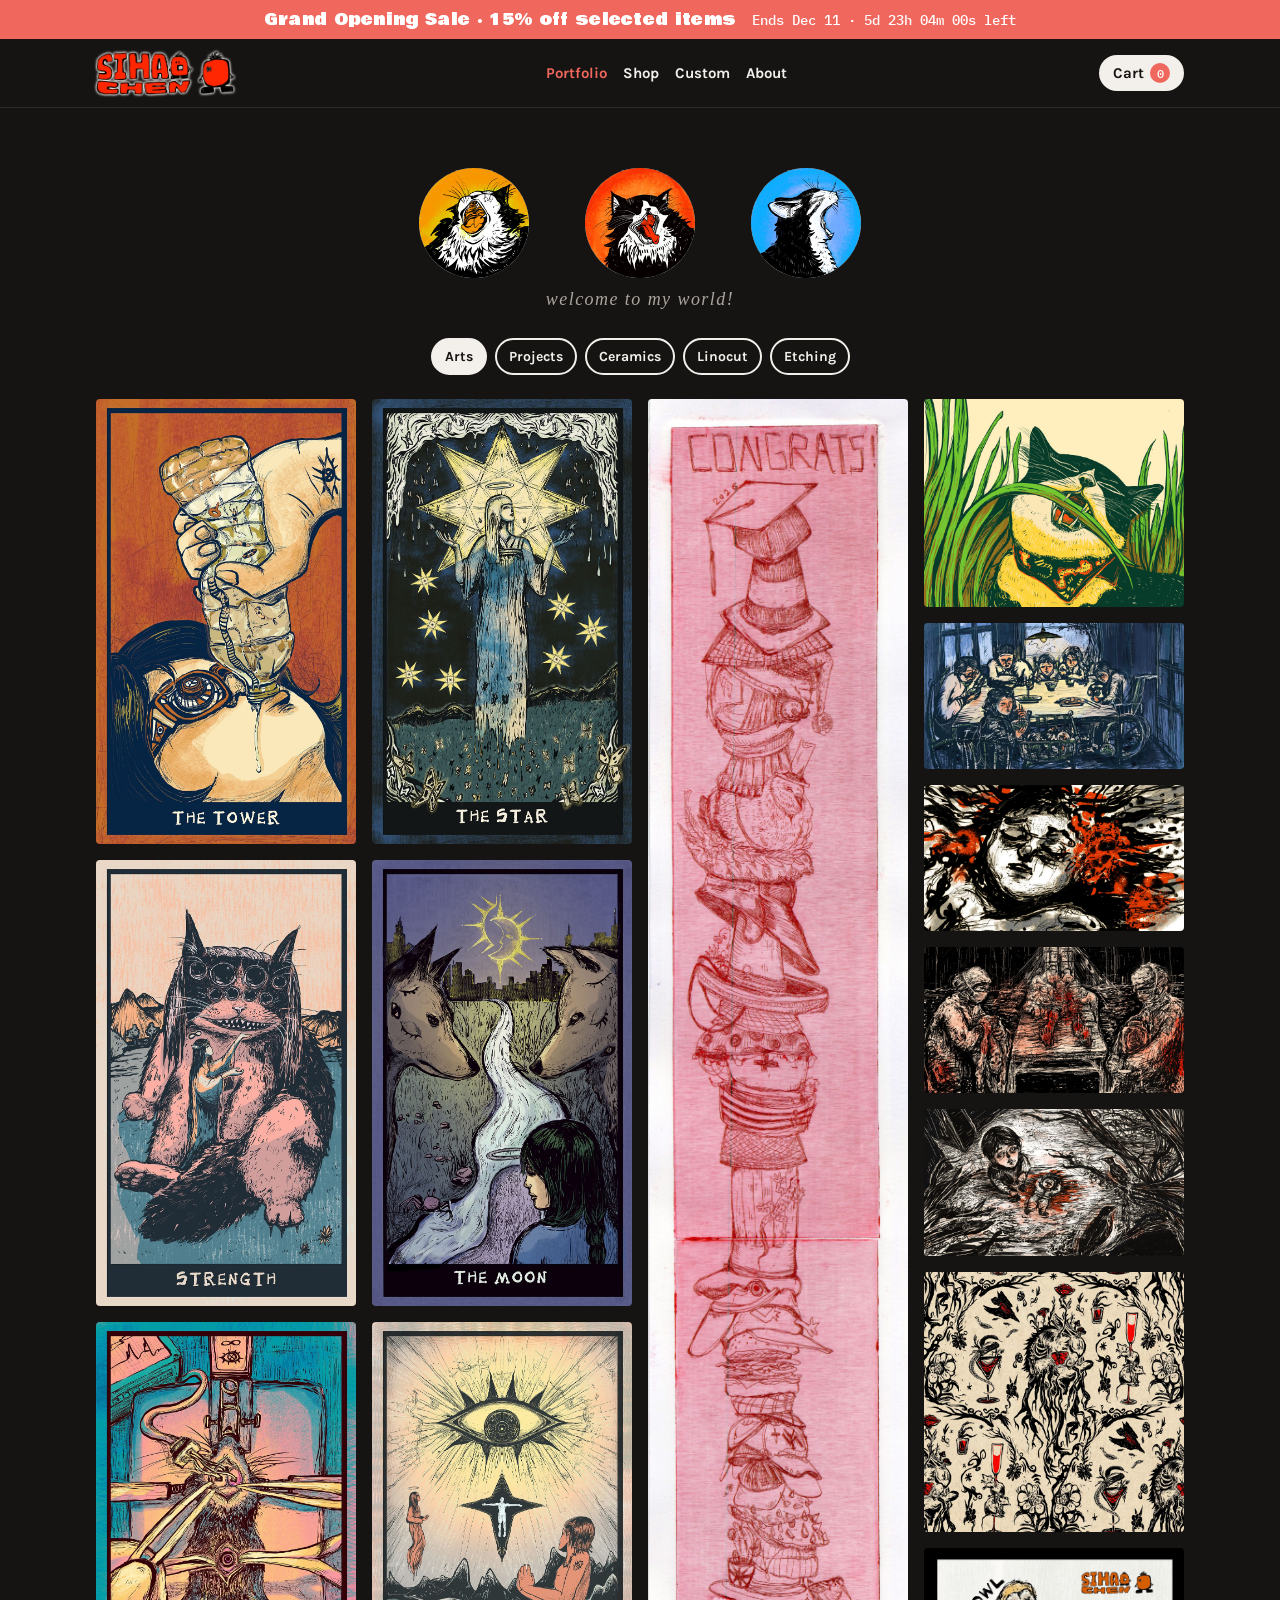
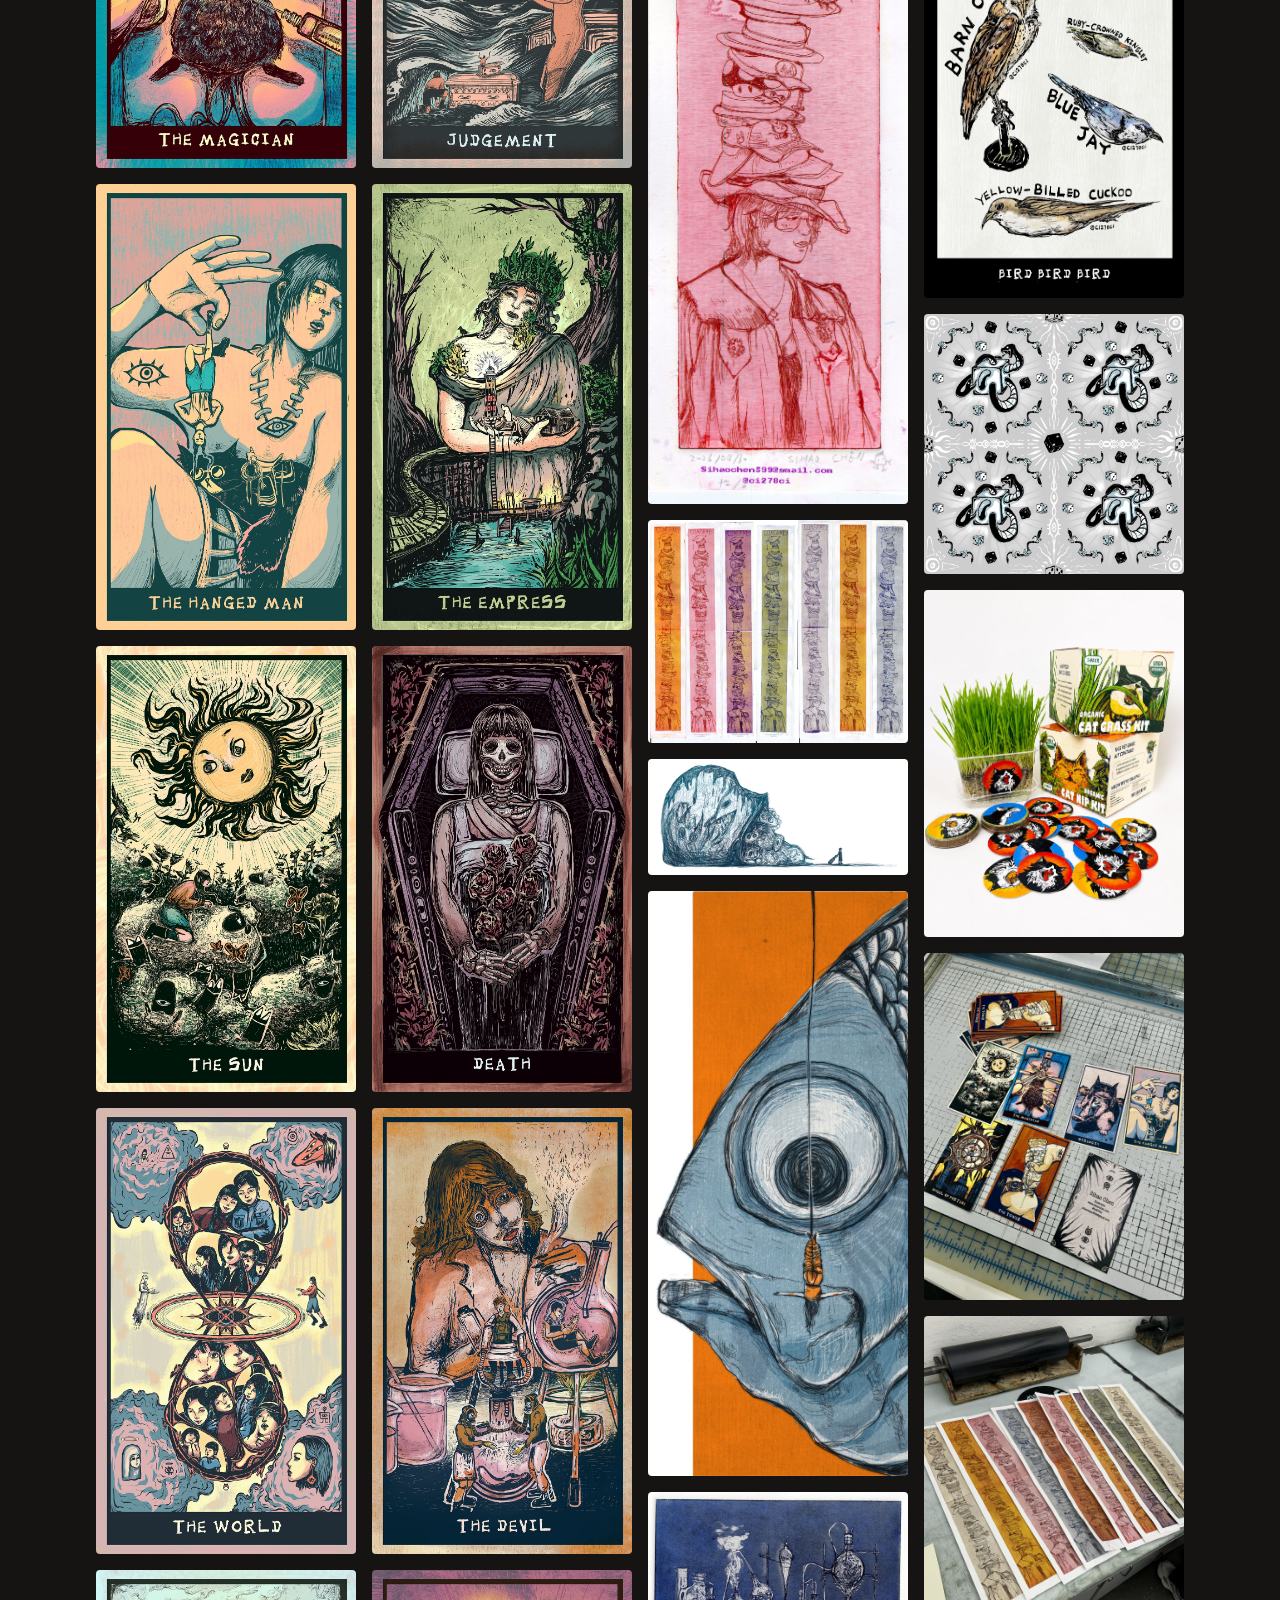
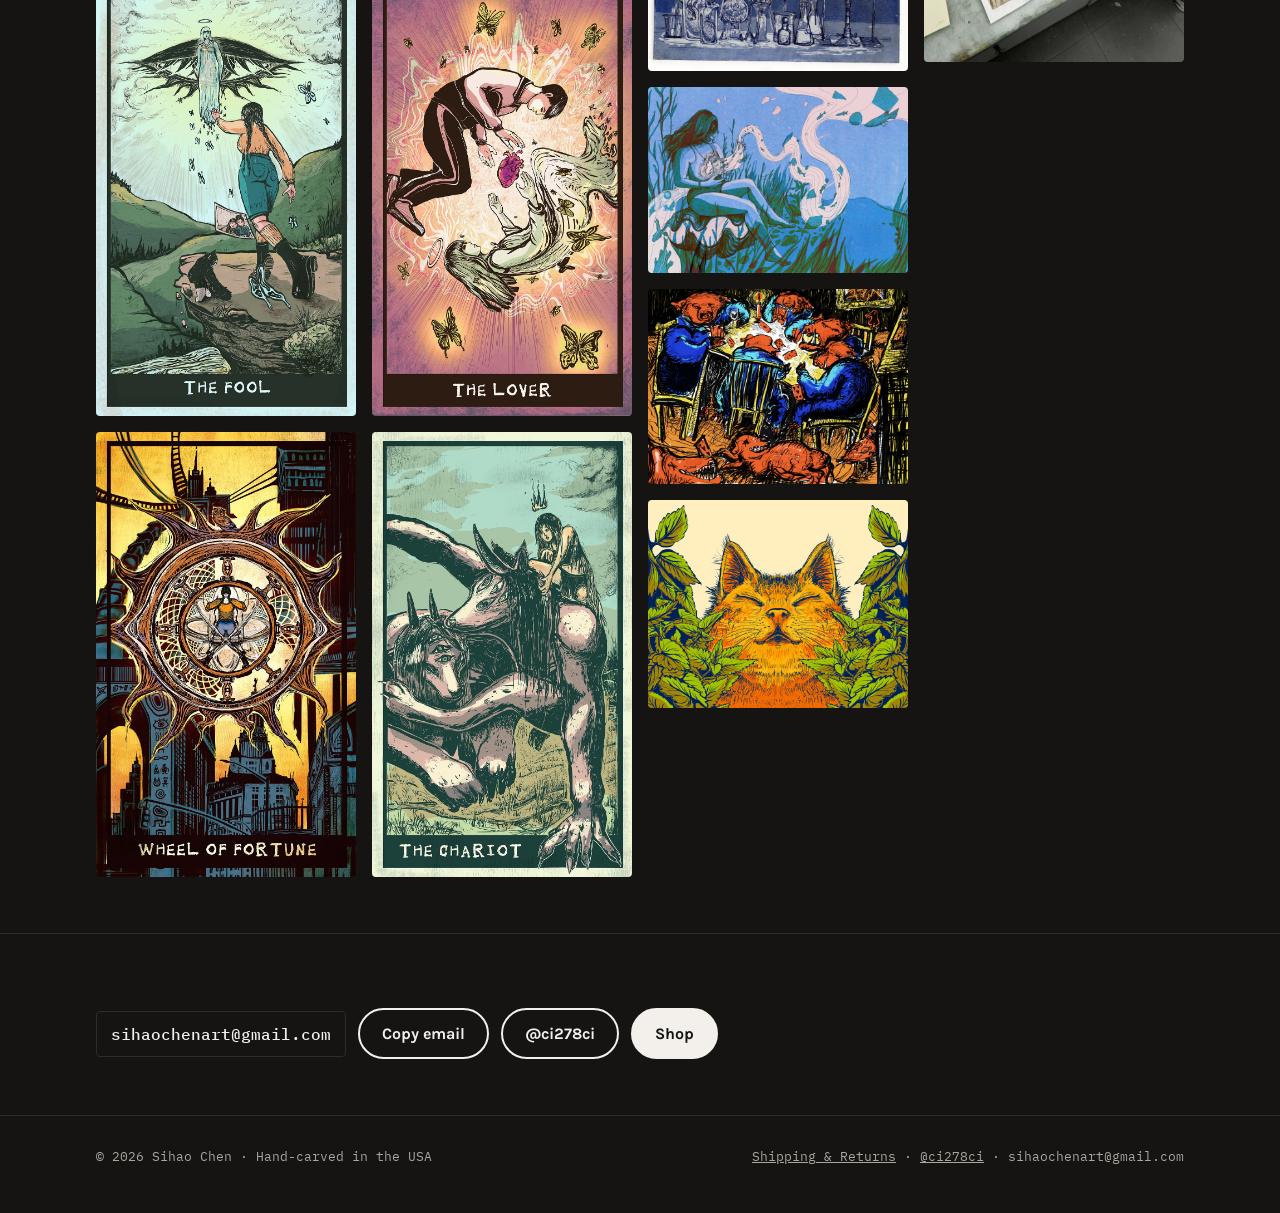
==== index.html @ 2c9a2a8f "Tarot project: handwritten letter as first image (cover unchanged) Co-Authored-By: Claude Opus 5.5 <" ====
<!doctype html>
<html lang="en">
<head>
<meta charset="utf-8">
<meta name="theme-color" content="#151413">
<meta name="viewport" content="width=device-width, initial-scale=1, viewport-fit=cover">
<title>Sihao Chen</title>
<meta name="claude:viewport-fit-sides" content="cover">
<meta name="description" content="Sihao Chen: illustrator and printmaker. Linocut, etching, painting and ceramics.">
<link rel="preconnect" href="https://fonts.googleapis.com">
<link rel="stylesheet" href="https://fonts.googleapis.com/css2?family=Bowlby+One&family=Karla:wght@400;500;700&family=IBM+Plex+Mono:wght@400;500&display=swap">
<link rel="stylesheet" href="assets/style.css?v=1794459099">
</head>
<body data-root="./" data-page="portfolio">
<main>
  <section>
    <div class="wrap">
      <div class="pf-hello" id="pf-hello"></div>
      <div class="pf-tabs" id="pf-tabs"></div>
      <div class="pf" id="pf"></div>
    </div>
  </section>

  <section id="contact">
    <div class="wrap about">
      <div class="contact">
        <span class="email" id="email">sihaochenart@gmail.com</span>
        <button class="btn ghost" id="copy" type="button">Copy email</button>
        <a class="btn ghost" href="https://www.instagram.com/ci278ci/" target="_blank" rel="noopener">@ci278ci</a>
        <a class="btn" href="shop/index.html">Shop</a>
      </div>
    </div>
  </section>
</main>
<script src="assets/site.js?v=1794459099"></script>
</body>
</html>
---- assets/style.css ----
/* Layout: a printmaker's bench. Paper page, pink carving-rubber blocks hold each product, prices stamped in red ink. */
:root {
  /* Always dark (Sihao's choice, 2026-11-09). Old light colors: paper #FAF9F6, ink #161514, ink-soft #5B5752,
     rubber #F3D3CF, rubber-deep #E7B6B0, red #C42F27, teal #13707E, line #E2DDD6, ph #E9E5DF */
  --paper: #151413;
  --ink: #F3F0EB;
  --ink-soft: #ABA59D;
  --rubber: #3A2725;
  --rubber-deep: #563632;
  --red: #F0675D;
  --teal: #4FB3C1;
  --line: #2E2B28;
  --ph: #2A2725;
  --scrim: rgba(0, 0, 0, .6);
  --display: "Bowlby One", "Arial Black", Impact, sans-serif;
  --body: "Karla", "Helvetica Neue", Arial, sans-serif;
  --mono: "IBM Plex Mono", ui-monospace, Menlo, monospace;
  color-scheme: dark;
}

* { box-sizing: border-box }
:root { padding-top: env(safe-area-inset-top, 0px); padding-bottom: env(safe-area-inset-bottom, 0px) }
body { margin: 0; background: var(--paper); color: var(--ink); font: 400 17px/1.55 var(--body) }
img { max-width: 100% }
[hidden] { display: none !important }
.wrap { max-width: 1120px; margin: 0 auto; padding-left: max(16px, env(safe-area-inset-left, 0px)); padding-right: max(16px, env(safe-area-inset-right, 0px)) }
a { color: inherit }
a:focus-visible, button:focus-visible, input:focus-visible { outline: 3px solid var(--teal); outline-offset: 3px }
h1, h2, h3 { font-family: var(--display); font-weight: 400; line-height: 1.02; text-wrap: balance; margin: 0 }
.label { font: 500 12px/1.3 var(--mono); letter-spacing: .08em; text-transform: uppercase; color: var(--ink-soft) }
.muted { color: var(--ink-soft) }

/* sale banner */
.banner { background: var(--red); color: #fff }
.banner .wrap { display: flex; flex-wrap: wrap; justify-content: center; align-items: baseline; gap: 6px 16px; padding-block: 10px; text-align: center }
.banner b { font: 400 16px/1.2 var(--display); letter-spacing: .02em }
.banner span { font: 500 14px/1.3 var(--mono); font-variant-numeric: tabular-nums }

/* header */
body::before { content: ""; position: fixed; inset: 0 0 auto; height: env(safe-area-inset-top, 0px); z-index: 30; background: var(--paper) }
header.site { position: sticky; top: env(safe-area-inset-top, 0px); z-index: 20; background: var(--paper); border-bottom: 1px solid var(--line) }
.bar { display: flex; align-items: center; justify-content: space-between; gap: 12px; padding-block: 12px }
.logo { display: block; text-decoration: none; line-height: 0 }
.logo img { height: 44px; width: auto; display: block }
.logo img { filter: drop-shadow(0 0 1px var(--ink)) drop-shadow(0 0 1px var(--ink)) }
.nav { display: flex; gap: 16px; flex-wrap: wrap; align-items: center; font-weight: 700; font-size: 15px }
.nav a { text-decoration: none }
.nav a:hover, .nav a[aria-current="page"] { color: var(--red) }
.cart-btn { display: inline-flex; align-items: center; gap: 6px; font: 700 15px var(--body); background: var(--ink); color: var(--paper); border: 0; border-radius: 999px; padding: 8px 14px; cursor: pointer }
.cart-btn .count { font: 500 12px var(--mono); background: var(--red); color: #fff; border-radius: 999px; min-width: 20px; height: 20px; display: inline-grid; place-items: center; padding: 0 5px }
@media (max-width: 760px) {
  .bar { flex-wrap: wrap }
  .nav { order: 3; width: 100%; gap: 14px; font-size: 14px; overflow-x: auto; flex-wrap: nowrap; padding-bottom: 2px }
}

/* buttons */
.btn { display: inline-flex; align-items: center; justify-content: center; gap: 8px; font: 700 16px var(--body); padding: 14px 22px; border-radius: 999px; text-decoration: none; border: 2px solid var(--ink); background: var(--ink); color: var(--paper); cursor: pointer }
.btn:hover { background: var(--red); border-color: var(--red); color: #fff }
.btn.ghost { background: transparent; color: var(--ink) }
.btn.ghost:hover { border-color: var(--red); color: var(--red); background: transparent }
.btn[disabled], .btn[aria-disabled="true"] { opacity: .45; cursor: not-allowed; pointer-events: none }
.btn.small { padding: 9px 14px; font-size: 14px }
.cta-row { display: flex; gap: 12px; flex-wrap: wrap }

/* sections */
section { padding-block: 56px; border-top: 1px solid var(--line) }
section:first-of-type { border-top: 0 }
.sec-head { display: flex; justify-content: space-between; align-items: end; gap: 16px; flex-wrap: wrap; margin-bottom: 28px }
.sec-head h1, .sec-head h2 { font-size: clamp(34px, 5vw, 54px) }
.sec-head p { margin: 0; max-width: 48ch; color: var(--ink-soft) }
.sub { font: 400 26px/1.1 var(--display); margin: 44px 0 18px }
@media (max-width: 760px) { section { padding-block: 44px } }

/* placeholder */
.ph-box { display: grid; place-items: center; background: var(--ph); color: var(--ink-soft); font: 500 12px/1.4 var(--mono); letter-spacing: .06em; text-transform: uppercase; text-align: center; padding: 12px }

/* hero (work page) */
.hero { padding-block: 48px 40px; display: grid; grid-template-columns: 1.1fr .9fr; gap: 40px; align-items: center }
.hero h1 { font-size: clamp(44px, 8vw, 92px); letter-spacing: -.01em }
.hero h1 .cut { color: var(--red) }
.hero p { max-width: 38ch; font-size: 19px; margin: 20px 0 28px }
.hero img { width: 100%; aspect-ratio: 4/5; object-fit: cover; border-radius: 4px; display: block }
@media (max-width: 760px) { .hero { grid-template-columns: 1fr; padding-block: 28px 32px; gap: 28px } }

/* work gallery */
.cats { display: grid; grid-template-columns: repeat(auto-fill, minmax(min(100%, 250px), 1fr)); gap: 20px }
.cat { display: grid; gap: 10px; text-decoration: none; min-width: 0 }
.cat .pic, .cat img { width: 100%; aspect-ratio: 4/5; object-fit: cover; border-radius: 4px; display: block }
.cat h3 { font-size: 24px }
.cat p { margin: 0; color: var(--ink-soft); font-size: 15px }
.cat:hover h3 { color: var(--red) }

/* product cards */
.grid { display: grid; grid-template-columns: repeat(auto-fill, minmax(min(100%, 320px), 1fr)); gap: 24px }
.card { background: var(--rubber); border-radius: 6px; padding: 14px; display: flex; flex-direction: column; gap: 14px; min-width: 0 }
.card .ph { position: relative; aspect-ratio: 1/1; border-radius: 3px; overflow: hidden; background: var(--rubber-deep) }
.card .ph img, .card .ph .ph-box { width: 100%; height: 100%; object-fit: cover; display: block }
.card .ph .tag { position: absolute; top: 12px; left: 12px; font: 500 11px/1 var(--mono); letter-spacing: .08em; text-transform: uppercase; background: var(--ink); color: var(--paper); padding: 7px 9px; border-radius: 2px }
.card h3 { font-size: 26px }
.card .desc { margin: 0; font-size: 16px }
.specs { list-style: none; margin: 0; padding: 0; display: grid; gap: 4px; font: 400 13px/1.45 var(--mono); color: var(--ink-soft) }
.specs li::before { content: "— " }
.card .foot { margin-top: auto; display: grid; gap: 12px; padding-top: 12px; border-top: 1px dashed var(--rubber-deep) }

/* pickers */
.pick { display: grid; gap: 8px }
.pick > span { font: 500 12px var(--mono); letter-spacing: .08em; text-transform: uppercase; color: var(--ink-soft) }
.pick > span b { color: var(--ink); font-weight: 500 }
.chips { display: flex; flex-wrap: wrap; gap: 8px }
.chip { font: 700 14px var(--body); padding: 8px 12px; border-radius: 999px; border: 2px solid var(--ink); background: transparent; color: var(--ink); cursor: pointer }
.chip[aria-pressed="true"] { background: var(--ink); color: var(--paper) }
.chip .p { font: 400 12px var(--mono); margin-left: 6px; opacity: .8 }
.thumbs { display: grid; grid-template-columns: repeat(5, 1fr); gap: 6px }
.thumb { padding: 0; border: 2px solid transparent; background: none; border-radius: 4px; cursor: pointer; display: grid; gap: 3px; color: var(--ink); min-width: 0 }
.thumb .ph-box, .thumb img { aspect-ratio: 1/1; width: 100%; object-fit: cover; border-radius: 2px; font-size: 9px; padding: 4px }
.thumb small { font: 500 11px var(--mono) }
.thumb[aria-pressed="true"] { border-color: var(--red) }
.thumb[aria-pressed="true"] small { color: var(--red) }
.buyrow { display: flex; align-items: center; justify-content: space-between; gap: 12px; flex-wrap: wrap }
.price { white-space: nowrap; font-variant-numeric: tabular-nums; display: flex; align-items: baseline; gap: 8px }
.price .now { font: 400 24px var(--display); color: var(--red) }
.price s { font: 400 14px var(--mono); color: var(--ink-soft) }
.qty { display: inline-flex; align-items: center; border: 2px solid var(--ink); border-radius: 999px }
.qty button { width: 34px; height: 34px; border: 0; background: none; color: var(--ink); font: 700 18px var(--body); cursor: pointer }
.qty output { min-width: 24px; text-align: center; font: 500 15px var(--mono) }
.hint { margin: 0; font: 500 12px/1.4 var(--mono); color: var(--red); min-height: 1em }

/* blind box strip */
.blind { background: var(--rubber); border-radius: 6px; padding: 20px; display: grid; grid-template-columns: 220px 1fr; gap: 20px; align-items: center }
.blind img { width: 100%; aspect-ratio: 1/1; object-fit: cover; object-position: 50% 85%; border-radius: 4px; display: block }
.blind h3 { font-size: 28px; margin-bottom: 6px }
.blind .rows { display: grid; gap: 10px; margin-top: 12px }
.blind .row { display: flex; justify-content: space-between; align-items: center; gap: 12px; flex-wrap: wrap; padding-top: 10px; border-top: 1px dashed var(--rubber-deep) }
@media (max-width: 640px) { .blind { grid-template-columns: 1fr } }

/* versions */
.versions { display: grid; grid-template-columns: 1fr 1fr; gap: 24px }
.version { display: grid; grid-template-columns: 140px 1fr; gap: 16px; align-items: start }
.version img, .version .ph-box { width: 140px; aspect-ratio: 1/1; object-fit: cover; border-radius: 4px; display: block }
.version h3 { font-size: 22px; margin-bottom: 6px }
.version p { margin: 0; color: var(--ink-soft); font-size: 16px }
@media (max-width: 760px) { .versions { grid-template-columns: 1fr } .version { grid-template-columns: 110px 1fr } .version img, .version .ph-box { width: 110px } }
.note-line { margin: 14px 0 0; font: 500 13px/1.5 var(--mono); color: var(--ink-soft) }

/* custom CTA band */
.band { background: var(--ink); color: var(--paper); border-radius: 6px; padding: 28px; display: flex; justify-content: space-between; align-items: center; gap: 20px; flex-wrap: wrap }
.band h3 { font-size: clamp(26px, 4vw, 36px) }
.band p { margin: 6px 0 0; opacity: .8 }
.band .btn { background: var(--paper); color: var(--ink); border-color: var(--paper) }
.band .btn:hover { background: var(--red); border-color: var(--red); color: #fff }

/* custom page */
.custom { display: grid; grid-template-columns: 1fr 1fr; gap: 40px; align-items: start }
@media (max-width: 760px) { .custom { grid-template-columns: 1fr } }
.table-wrap { overflow-x: auto }
table { width: 100%; border-collapse: collapse; font-size: 16px }
th, td { text-align: left; padding: 12px 8px; border-bottom: 1px solid var(--line); vertical-align: top }
th { font: 500 12px var(--mono); letter-spacing: .08em; text-transform: uppercase; color: var(--ink-soft) }
th.r, td.p { text-align: right }
td.p { font: 400 18px var(--display); color: var(--red); white-space: nowrap; font-variant-numeric: tabular-nums }
td small { display: block; color: var(--ink-soft); font-size: 14px }
.steps { list-style: none; margin: 0 0 28px; padding: 0; display: grid; gap: 16px; counter-reset: s }
.steps li { display: grid; grid-template-columns: 44px 1fr; gap: 12px; counter-increment: s }
.steps li::before { content: counter(s); font: 400 22px/44px var(--display); text-align: center; width: 44px; height: 44px; border: 2.5px solid var(--teal); color: var(--teal); border-radius: 50% }
.steps b { display: block }
.steps span { color: var(--ink-soft); font-size: 16px }
.size-ref { display: grid; grid-template-columns: 96px 1fr; gap: 14px; align-items: center; margin-top: 18px; color: var(--ink-soft); font-size: 15px }
.size-ref img { width: 96px; aspect-ratio: 1/1; object-fit: cover; border-radius: 4px; display: block }
.wall { display: grid; grid-template-columns: repeat(auto-fill, minmax(min(100%, 160px), 1fr)); gap: 16px }
.tile { display: grid; gap: 8px; min-width: 0 }
.tile .ph-box, .tile img { aspect-ratio: 1/1; width: 100%; object-fit: cover; border-radius: 4px; display: block }
.tile .row { display: flex; justify-content: space-between; align-items: baseline; gap: 8px }
.tile b { font-weight: 700 }
.tile .p { font: 400 18px var(--display); color: var(--red); font-variant-numeric: tabular-nums }

/* originals + etchings */
.orig { display: grid; grid-template-columns: repeat(auto-fill, minmax(min(100%, 320px), 1fr)); gap: 28px }
.piece { display: grid; gap: 12px; min-width: 0 }
.piece .pic, .piece img { width: 100%; aspect-ratio: 4/5; object-fit: cover; border-radius: 4px; display: block }
.piece h3 { font-size: 26px }
.piece .meta { font: 400 13px/1.5 var(--mono); color: var(--ink-soft) }
.piece .price .now { font-size: 22px }
.series { display: grid; grid-template-columns: repeat(auto-fill, minmax(min(100%, 300px), 1fr)); gap: 24px }
.prints { display: grid; grid-template-columns: repeat(auto-fill, minmax(min(100%, 220px), 1fr)); gap: 20px }
.print { display: grid; gap: 8px; min-width: 0 }
.print .pic, .print img { width: 100%; aspect-ratio: 4/5; object-fit: cover; border-radius: 4px; display: block; background: var(--ph) }
.print .row { display: flex; justify-content: space-between; align-items: center; gap: 8px }
.print.sold img { filter: grayscale(1); opacity: .6 }
.sold-tag { font: 500 12px var(--mono); letter-spacing: .08em; text-transform: uppercase; color: var(--ink-soft) }
.back { display: inline-block; margin-bottom: 18px; font: 500 14px var(--mono); text-decoration: none }
.back:hover { color: var(--red) }

/* about + footer */
.about p { max-width: 60ch }
.about-photo { width: 100%; max-width: 640px; aspect-ratio: 4/3; object-fit: cover; border-radius: 6px; display: block; margin-bottom: 24px }
.contact { display: flex; flex-wrap: wrap; gap: 12px; align-items: center; margin-top: 18px }
.email { font: 500 16px var(--mono); user-select: all; padding: 12px 14px; border: 1px solid var(--line); border-radius: 4px; overflow-wrap: anywhere }
.faq { display: grid; grid-template-columns: repeat(auto-fit, minmax(min(100%, 240px), 1fr)); gap: 24px 32px }
.faq h3 { font: 700 17px var(--body); margin-bottom: 6px }
.faq p { margin: 0; color: var(--ink-soft); font-size: 16px }
footer.site { border-top: 1px solid var(--line) }
footer.site .wrap { padding-block: 32px 48px; display: flex; justify-content: space-between; flex-wrap: wrap; gap: 12px; font: 400 13px var(--mono); color: var(--ink-soft) }

/* cart drawer */
.scrim { position: fixed; inset: 0; background: var(--scrim); z-index: 40 }
.drawer { position: fixed; top: 0; right: 0; bottom: 0; width: min(440px, 100%); background: var(--paper); z-index: 50; display: flex; flex-direction: column; border-left: 1px solid var(--line); padding-top: env(safe-area-inset-top, 0px); padding-bottom: env(safe-area-inset-bottom, 0px); padding-right: env(safe-area-inset-right, 0px) }
.drawer header { display: flex; justify-content: space-between; align-items: center; padding: 16px 20px; border-bottom: 1px solid var(--line) }
.drawer header h2 { font-size: 26px }
.drawer .x { border: 0; background: none; color: var(--ink); font: 400 28px/1 var(--body); cursor: pointer; padding: 4px 8px }
.drawer .body { flex: 1; overflow-y: auto; padding: 16px 20px; display: grid; gap: 14px; align-content: start }
.line { display: grid; grid-template-columns: 64px 1fr auto; gap: 12px; align-items: center; padding-bottom: 14px; border-bottom: 1px solid var(--line) }
.line img, .line .ph-box { width: 64px; height: 64px; object-fit: cover; border-radius: 3px; font-size: 8px; padding: 2px }
.line b { display: block; font-size: 15px }
.line small { display: block; font: 400 12px var(--mono); color: var(--ink-soft) }
.line .rm { border: 0; background: none; color: var(--ink-soft); font: 500 12px var(--mono); cursor: pointer; padding: 0; text-decoration: underline }
.line .amt { font: 400 18px var(--display); color: var(--red); text-align: right; font-variant-numeric: tabular-nums }
.empty { color: var(--ink-soft); text-align: center; padding: 40px 0 }
.addon { background: var(--rubber); border-radius: 6px; padding: 14px; display: grid; gap: 10px }
.addon h3 { font-size: 20px }
.addon p { margin: 0; font-size: 14px; color: var(--ink-soft) }
.addon .row { display: flex; justify-content: space-between; align-items: center; gap: 10px }
.drawer footer { border-top: 1px solid var(--line); padding: 16px 20px; display: grid; gap: 10px }
.sum { display: flex; justify-content: space-between; font: 500 15px var(--mono); font-variant-numeric: tabular-nums }
.sum.total { font: 400 22px var(--display) }
.sum.save { color: var(--red) }
.toast { position: fixed; left: 50%; bottom: calc(20px + env(safe-area-inset-bottom, 0px)); transform: translateX(-50%); background: var(--ink); color: var(--paper); padding: 12px 18px; border-radius: 999px; font: 700 14px var(--body); z-index: 60; max-width: calc(100% - 32px) }

@media (prefers-reduced-motion: no-preference) {
  .btn, .chip, .nav a { transition: background .15s, color .15s, border-color .15s }
  .drawer { animation: slide .2s ease-out }
  @keyframes slide { from { transform: translateX(24px); opacity: .6 } to { transform: none; opacity: 1 } }
}

/* shop top: compact so the first product shows on phones */
.shop-top { padding-block: 16px 8px }
.mini-band { display: flex; justify-content: space-between; align-items: center; gap: 10px; flex-wrap: wrap; background: var(--ink); color: var(--paper); border-radius: 6px; padding: 10px 14px; text-decoration: none; font-size: 15px }
.mini-band b { font: 400 16px/1.2 var(--display) }
.mini-band span { font: 500 13px var(--mono); opacity: .85 }
.mini-band:hover { background: var(--red) }
.shop-title { font-size: clamp(30px, 5vw, 46px); margin: 16px 0 10px }
.guide { display: flex; gap: 8px; flex-wrap: wrap }
.guide a { font: 700 14px var(--body); padding: 7px 14px; border: 2px solid var(--ink); border-radius: 999px; text-decoration: none }
.guide a:hover { background: var(--ink); color: var(--paper) }
.ship-line { margin: 10px 0 0; font: 500 12px/1.4 var(--mono); color: var(--ink-soft) }
section.first { border-top: 0; padding-top: 8px }
section[id] { scroll-margin-top: 80px }

/* portfolio */
.pf-tabs { display: flex; flex-wrap: wrap; gap: 8px; margin-bottom: 24px }
.pf { columns: 4; column-gap: 16px }
@media (max-width: 1100px) { .pf { columns: 3 } }
@media (max-width: 760px) { .pf { columns: 2; column-gap: 10px } .pf figure { margin-bottom: 10px } }
.pf figure { margin: 0 0 16px; break-inside: avoid; display: grid; gap: 6px }
.pf img, .pf .ph-box { width: 100%; border-radius: 4px; display: block }
.pf .ph-box { aspect-ratio: 4/5 }
.pf figcaption { font: 500 12px var(--mono); color: var(--ink-soft) }
.save-tag { font: 500 12px var(--mono); background: var(--red); color: #fff; padding: 3px 7px; border-radius: 999px; align-self: center }
.gifts { background: var(--rubber); border-radius: 6px; padding: 14px 16px; margin-top: 18px; font-size: 15px }
.gifts b { display: block; font: 400 18px var(--display); margin-bottom: 4px }
.wall .tile .btn { width: 100% }

/* 2-column product tiles (4 on desktop) */
.tiles { display: grid; grid-template-columns: repeat(2, minmax(0, 1fr)); gap: 18px 12px }
@media (min-width: 760px) { .tiles { grid-template-columns: repeat(4, minmax(0, 1fr)); gap: 28px 20px } }
.pcard { display: grid; gap: 4px; align-content: start; text-decoration: none; min-width: 0 }
.pcard .pimg { position: relative; aspect-ratio: 1/1; border-radius: 4px; overflow: hidden; background: var(--rubber); margin-bottom: 4px }
.pcard .pimg img, .pcard .pimg .ph-box { width: 100%; height: 100%; object-fit: cover; display: block }
.pcard .pimg .tag { position: absolute; top: 8px; left: 8px; font: 500 10px/1 var(--mono); letter-spacing: .06em; text-transform: uppercase; background: var(--ink); color: var(--paper); padding: 5px 7px; border-radius: 2px }
.pcard b { font-size: 15px; line-height: 1.3 }
.pcard .price { flex-wrap: wrap; gap: 6px }
.pcard .price .now { font-size: 18px }
.pcard .price s { font-size: 12px }
.pcard .price .from { font: 500 12px var(--mono); color: var(--ink-soft) }
.pcard .save-tag { font-size: 10px; padding: 2px 6px }
.pcard .meta { font: 400 12px var(--mono); color: var(--ink-soft) }
.pcard .btn { margin-top: 6px }
a.pcard:hover b { color: var(--red) }

/* product page */
.pd { display: grid; grid-template-columns: 1fr; gap: 20px; background: transparent; padding: 0 }
@media (min-width: 860px) { .pd { grid-template-columns: 1.1fr .9fr; gap: 40px; align-items: start } }
.pd-main { aspect-ratio: 1/1; border-radius: 4px; overflow: hidden; background: var(--rubber); position: relative }
.pd-main img, .pd-main .ph-box { width: 100%; height: 100%; object-fit: cover; display: block }
.pd-main .tag { position: absolute; top: 12px; left: 12px; font: 500 11px/1 var(--mono); text-transform: uppercase; background: var(--ink); color: var(--paper); padding: 7px 9px; border-radius: 2px }
.pd-strip { display: flex; gap: 8px; margin-top: 8px; overflow-x: auto }
.pd-strip .thumb { width: 64px; flex: none }
.pd-info { display: grid; gap: 14px; align-content: start }
.pd-info h1 { font-size: clamp(30px, 5vw, 44px) }
.pd-info .foot { border-top: 0; padding-top: 0 }
.pd-versions, .pd-more { margin-top: 40px }

/* swipe gallery */
.car { position: relative; min-width: 0 }
.car-track { display: flex; overflow-x: auto; scroll-snap-type: x mandatory; scrollbar-width: none; border-radius: 4px; background: var(--ph) }
.car-track::-webkit-scrollbar { display: none }
.car-track img { flex: 0 0 100%; width: 100%; aspect-ratio: 4/3; object-fit: contain; scroll-snap-align: start; display: block; border-radius: 0 }
.car-btn { position: absolute; top: 50%; transform: translateY(-50%); width: 36px; height: 36px; border-radius: 50%; border: 0; background: rgba(0, 0, 0, .5); color: #fff; font: 400 24px/1 var(--body); cursor: pointer; display: grid; place-items: center; padding: 0 0 3px }
.car-btn.prev { left: 8px } .car-btn.next { right: 8px }
.car-btn:hover { background: var(--red) }
.car-dots { position: absolute; left: 0; right: 0; bottom: 10px; display: flex; gap: 6px; justify-content: center; pointer-events: none }
.car-dots span { width: 7px; height: 7px; border-radius: 50%; background: rgba(255, 255, 255, .5); box-shadow: 0 0 2px rgba(0, 0, 0, .6) }
.car-dots span.on { background: #fff }
.pd-main .car, .pd-main .car-track { height: 100% }
.pd-main .car-track img { height: 100%; aspect-ratio: auto; object-fit: cover }
.tile .car-track img { aspect-ratio: 1/1; object-fit: cover }
.tile .car-btn { width: 30px; height: 30px; font-size: 20px }
/* etchings */
.cat.etch .pic, .cat.etch img { aspect-ratio: 4/3 }
a.print { text-decoration: none; color: inherit }
a.print:hover b { color: var(--red) }
.print .pic, .print img { aspect-ratio: 4/3 }
.etch-detail { display: grid; gap: 24px; grid-template-columns: minmax(0, 1fr) }
@media (min-width: 900px) { .etch-detail { grid-template-columns: minmax(0, 3fr) minmax(0, 2fr); align-items: start } }
.etch-media .hint { margin-top: 8px; color: var(--ink-soft) }
.etch-info { display: grid; gap: 14px; align-content: start }
.etch-info h1 { font-size: clamp(30px, 5vw, 44px) }
.etch-info h1 .ed { color: var(--red) }
.etch-info .desc { margin: 0 }
.etch-info .btn { justify-self: start }
.price-soon { margin: 0; font: 500 15px var(--mono); color: var(--ink-soft); letter-spacing: .04em }
.car-track img.whole, .pd-main .car-track img.whole, .pcard .pimg img.whole { object-fit: contain }
.pic-wrap { position: relative }
.print.sold img { filter: none; opacity: .75 }
.sold-big { position: absolute; inset: 0; display: grid; place-items: center; pointer-events: none }
.sold-big span { font: 400 clamp(30px, 9vw, 48px)/1 var(--display); text-transform: uppercase; letter-spacing: .06em; color: var(--red); border: 4px solid var(--red); border-radius: 6px; padding: 6px 16px 10px; transform: rotate(-10deg); background: rgba(21, 20, 19, .7) }
/* shop: etching series as wide rows */
.etch-rows { display: grid; gap: 14px }
.erow { display: grid; grid-template-columns: minmax(0, 3fr) minmax(0, 2fr); gap: 14px; align-items: center; text-decoration: none; color: inherit }
.eimg { border-radius: 4px; overflow: hidden; background: var(--ph) }
.eimg img, .eimg .ph-box { width: 100%; aspect-ratio: 4/3; object-fit: cover; display: block }
.etxt { display: grid; gap: 4px; min-width: 0 }
.etxt .label { font-size: 10px }
.etxt b { font: 400 clamp(18px, 4.5vw, 26px)/1.1 var(--display) }
.etxt .more { font: 500 12px var(--mono); color: var(--ink-soft); margin-top: 4px }
.erow:hover b, .erow:hover .more { color: var(--red) }
@media (min-width: 760px) { .etch-rows { grid-template-columns: repeat(3, minmax(0, 1fr)); gap: 20px } .erow { grid-template-columns: 1fr; align-items: start } }
.tlink { color: inherit; text-decoration: none }
.tlink:hover, .tlink:hover b { color: var(--red) }
.tlink.more { font: 500 12px var(--mono); color: var(--ink-soft) }
.tile .car-track img { cursor: pointer }
/* portfolio: cat avatars, project/ceramic cards and detail pages */
.pf-hello { display: grid; justify-items: center; gap: 10px; margin: 4px 0 26px }
.pf-cats { display: flex; gap: clamp(24px, 8vw, 56px); justify-content: center }
.pf-cats img { width: clamp(76px, 20vw, 110px); aspect-ratio: 1/1; object-fit: cover; border-radius: 50%; display: block }
.pf-hi { margin: 0; font: italic 400 18px/1.3 Georgia, "Times New Roman", serif; letter-spacing: .08em; color: var(--ink-soft) }
.pf-card { color: inherit; text-decoration: none; display: block }
.pf-card figcaption b { color: var(--ink) }
.pf-card:hover figcaption b { color: var(--red) }
.pf-tabs { justify-content: center; scroll-margin-top: 90px }
.pf-detail { display: grid; gap: 14px; max-width: 900px; margin: 0 auto }
.pf-detail h1 { font-size: clamp(30px, 6vw, 48px); text-wrap: balance }
.pf-detail .pf { margin-top: 10px }
.pf-meta { display: flex; flex-wrap: wrap; gap: 8px 28px; margin: 0 }
.pf-meta div { display: grid; gap: 2px }
.pf-meta dt { font: 500 11px var(--mono); letter-spacing: .08em; text-transform: uppercase; color: var(--ink-soft) }
.pf-meta dd { margin: 0 }
.pf-text { margin: 0; max-width: 65ch; color: var(--ink-soft) }
.pf-stack { display: grid; gap: 14px; margin-top: 10px }
.pf-list { display: grid; gap: 18px; max-width: 720px; margin: 0 auto }
.pf-list figure { margin: 0; display: grid; gap: 6px }
.pf-list img { width: 100%; height: auto; border-radius: 4px; display: block }
.pf-list figcaption { font: 500 12px var(--mono); color: var(--ink-soft) }
.pf-list .sub { margin: 18px 0 0; font-size: 24px }
.pf-list .sub:first-child { margin-top: 0 }
.pf-list .sub .muted { font: 500 13px var(--mono); color: var(--ink-soft) }
.pf-stack img { width: 100%; height: auto; border-radius: 4px; display: block }
.pf-stack.two { grid-template-columns: repeat(2, minmax(0, 1fr)); gap: 10px }
.pf-stack.two-desk { grid-template-columns: repeat(2, minmax(0, 1fr)); gap: 14px }
@media (max-width: 760px) { .pf-stack.two-desk { grid-template-columns: 1fr } }
/* portfolio: Projects tab = three big cards */
.pf-projects { display: grid; grid-template-columns: repeat(3, minmax(0, 1fr)); gap: 24px }
.pf-projects figure { margin: 0; display: grid; gap: 10px }
.pf-projects img { width: 100%; aspect-ratio: 3/4; object-fit: cover; border-radius: 6px; display: block }
.pf-projects figcaption { font: 500 14px var(--mono); color: var(--ink-soft) }
.pf-projects figcaption b { font: 400 clamp(20px, 2.4vw, 28px)/1.1 var(--display); display: block; margin-bottom: 4px }
@media (min-width: 761px) {
  /* computers: tall Under the Gaze on the left, the two wide projects stacked on the right */
  .pf-projects { grid-template-columns: minmax(0, 1fr) minmax(0, 1.55fr); gap: 24px 28px }
  .pf-projects > a:first-child { grid-row: 1 / span 2; height: 100% }
  .pf-projects > a:first-child figure { height: 100%; grid-template-rows: minmax(0, 1fr) auto }
  .pf-projects > a:first-child img { height: 100%; aspect-ratio: auto; object-position: top }
  .pf-projects > a:not(:first-child) img { aspect-ratio: 16/9 }
}
@media (max-width: 760px) { .pf-projects { grid-template-columns: 1fr; gap: 28px } .pf-projects img { aspect-ratio: 4/3 } }
/* stamp batches: how many are left */
.stock-left { margin: 0; font: 500 16px/1.4 var(--body); color: var(--ink-soft) }
.stock-left b { font: 400 20px var(--display); color: var(--ink); margin-right: 4px }
.stock-left.low b { color: var(--red) }
.row-btns { display: flex; flex-wrap: wrap; gap: 10px }
.notify { display: flex; flex-wrap: wrap; gap: 8px }
.notify input { flex: 1 1 200px; min-width: 0; font: 400 16px var(--body); padding: 12px 14px; border-radius: 999px; border: 2px solid var(--line); background: var(--paper); color: var(--ink) }
.addons { display: grid; gap: 6px }
.addons .label { font-size: 11px }
.addons .chips { display: flex; flex-wrap: wrap; gap: 6px }
.addons .chip { font-size: 13px; padding: 6px 10px }
.car-track video { flex: 0 0 100%; width: 100%; height: 100%; aspect-ratio: 4/3; object-fit: contain; scroll-snap-align: start; display: block; background: #151413 }
.pd-main .car-track video { aspect-ratio: auto }
.car-play { display: none; position: absolute; left: 50%; top: 50%; transform: translate(-50%, -50%); width: 64px; height: 64px; border-radius: 50%; border: 0; background: rgba(0, 0, 0, .55); color: #fff; font: 400 26px/1 var(--body); padding-left: 5px; cursor: pointer; z-index: 2 }
.car.tap-play .car-play { display: grid; place-items: center }
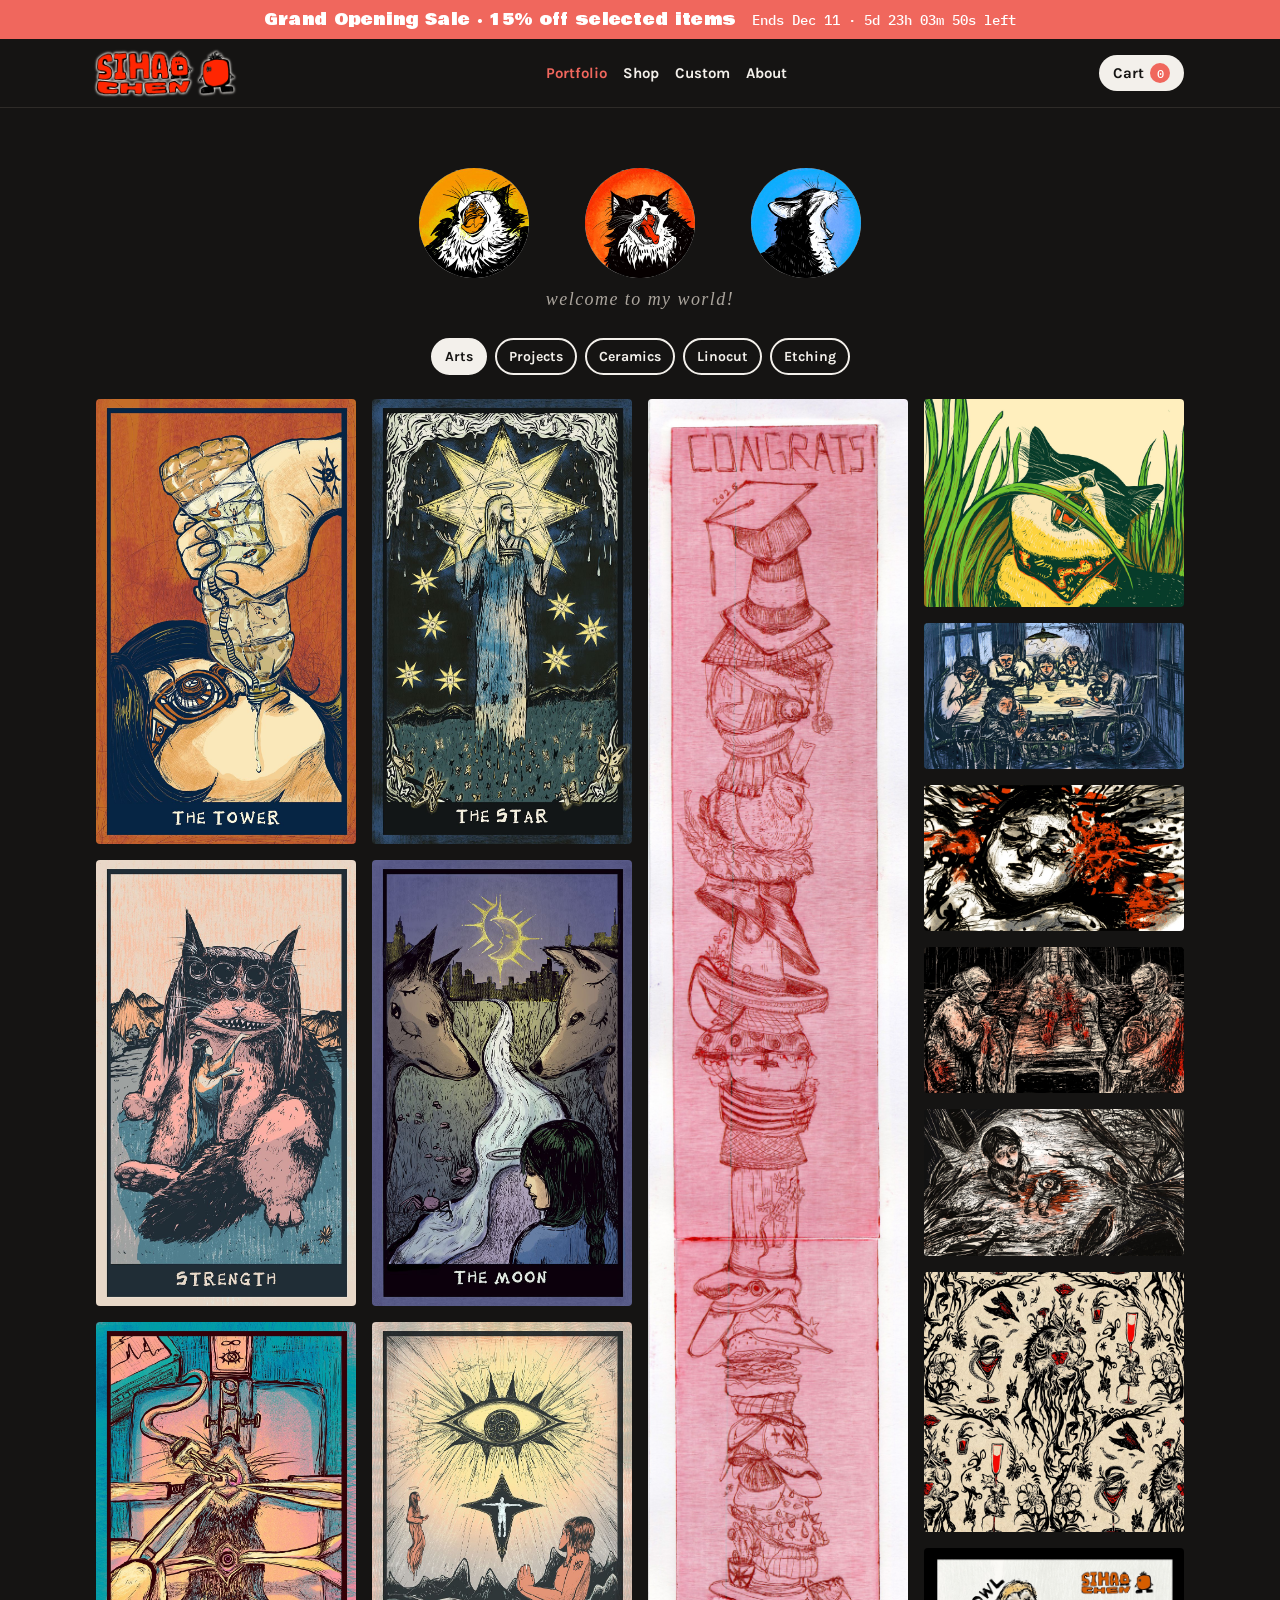
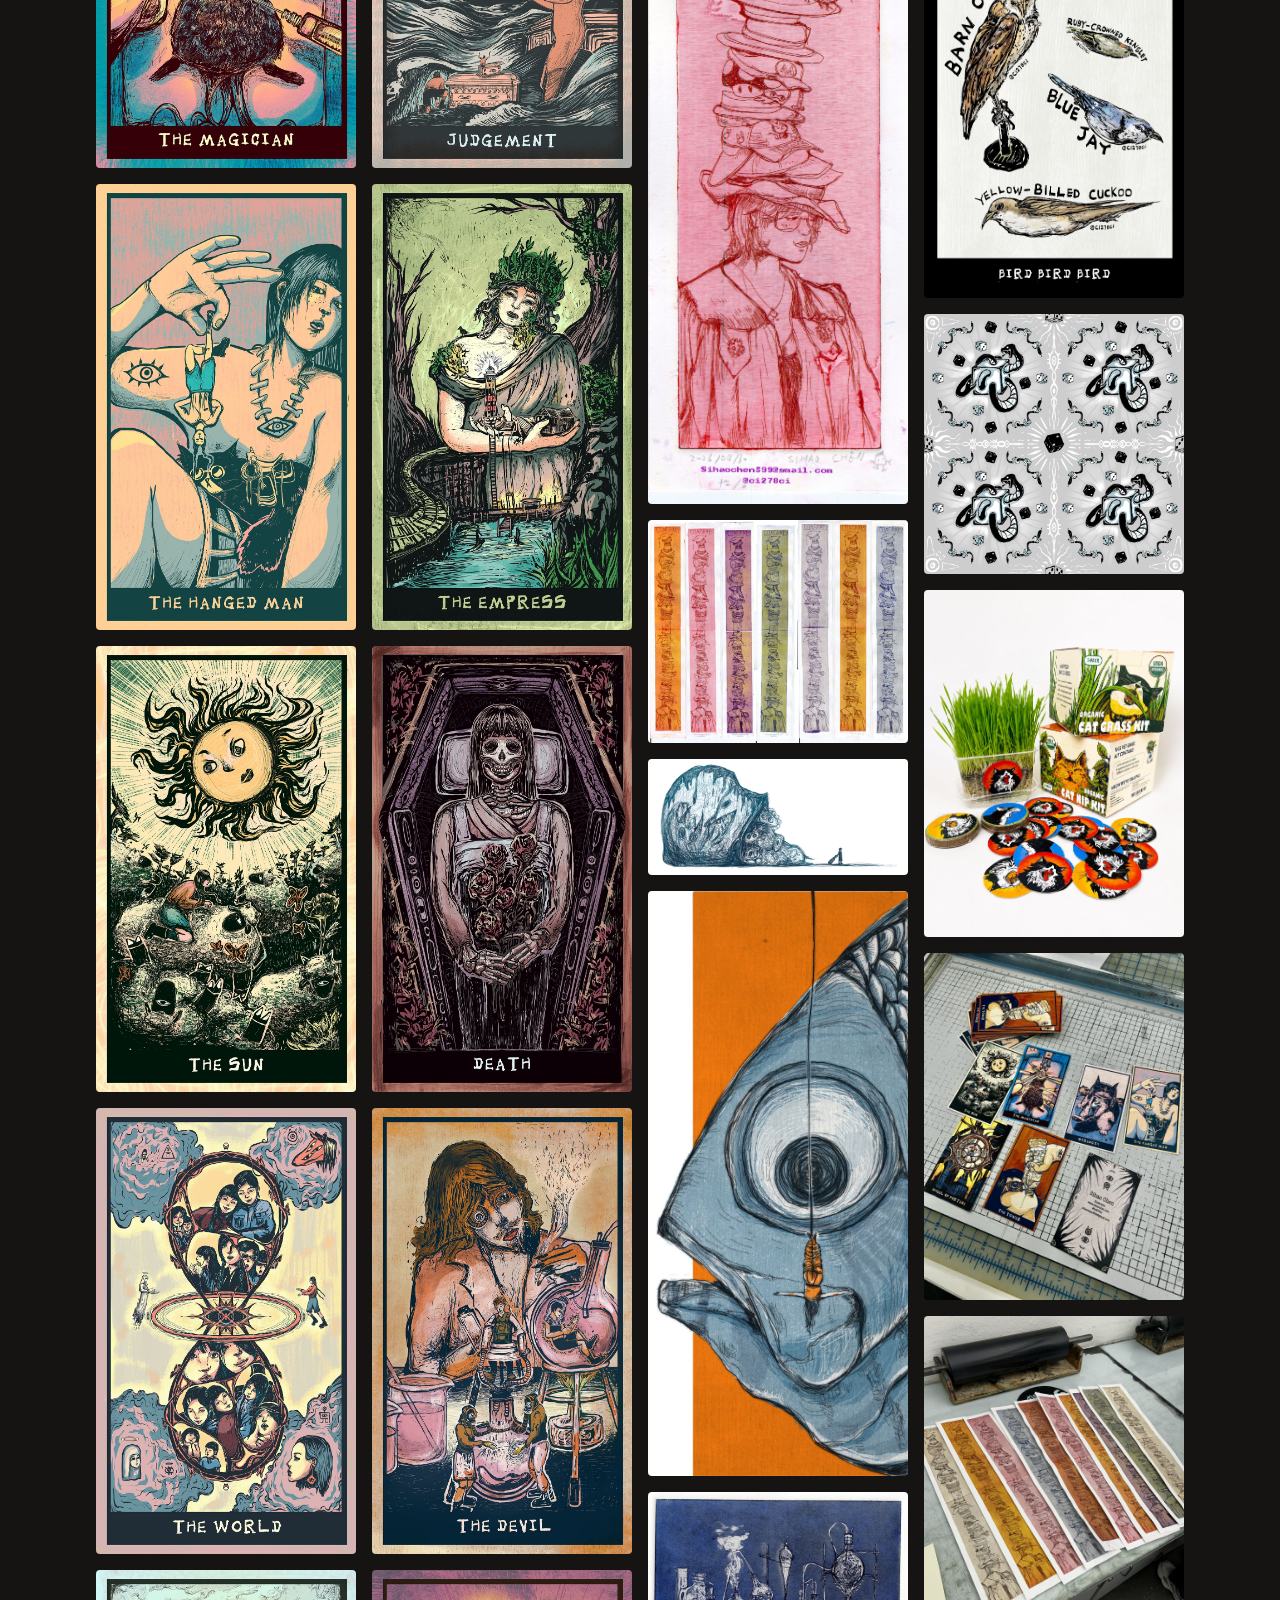
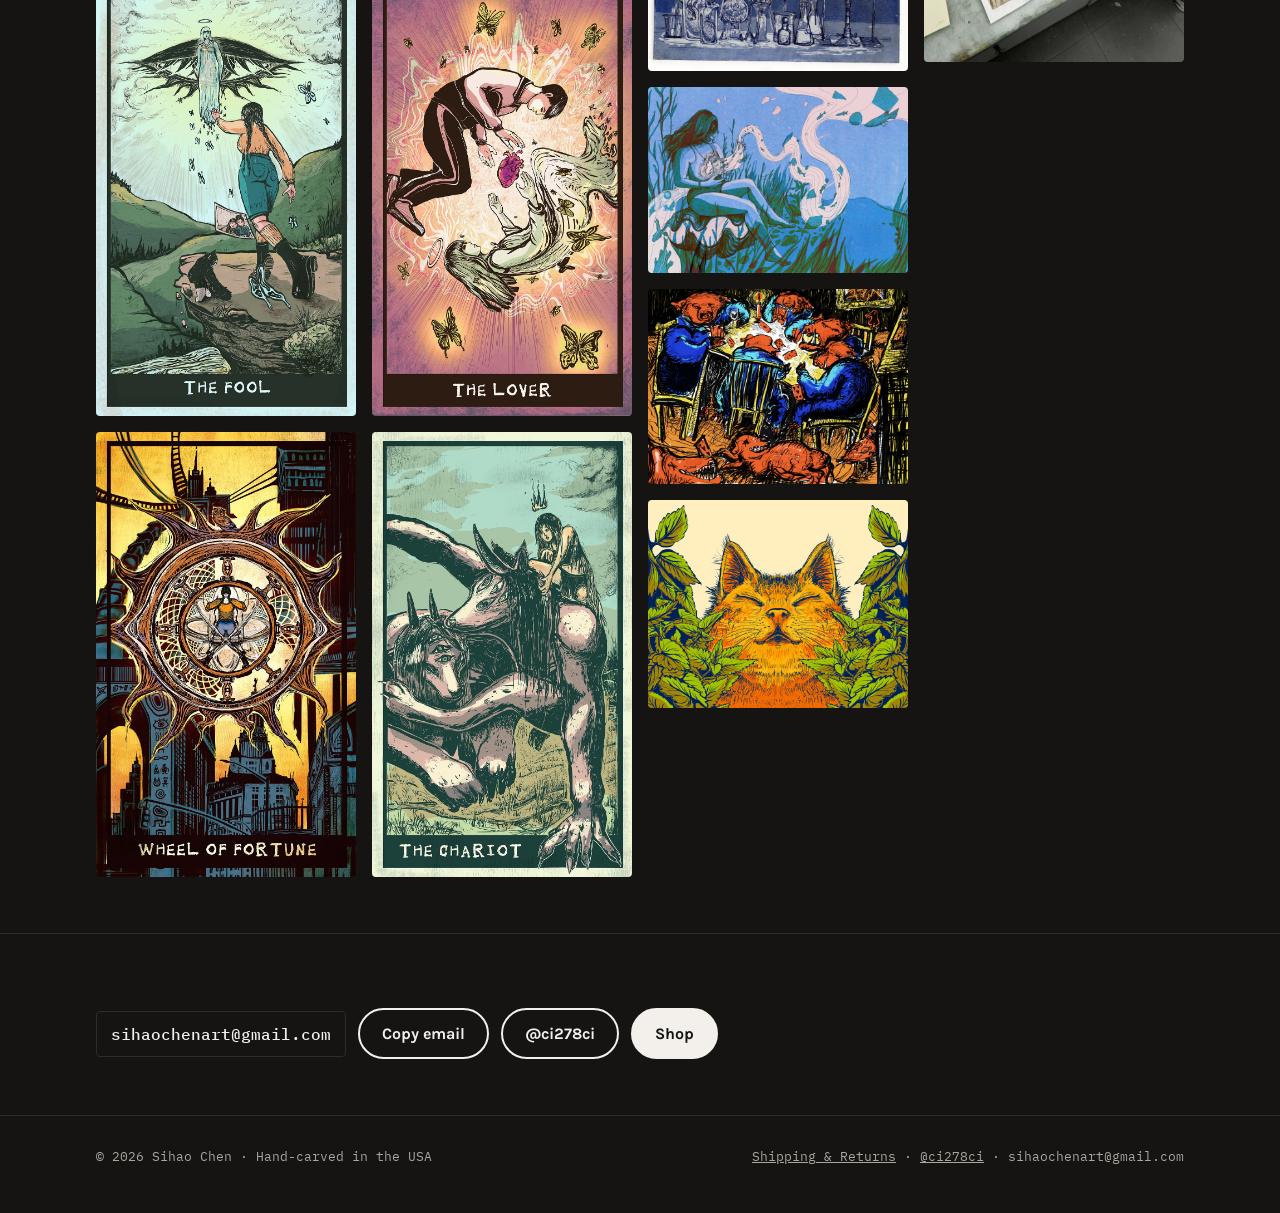
==== commit cbe411f8: "Custom domain sihaochen.com Co-Authored-By: Claude Opus 5.5 <noreply@anthropic.com>" ====
--- a/index.html
+++ b/index.html
@@ -9,7 +9,7 @@
 <meta name="description" content="Sihao Chen: illustrator and printmaker. Linocut, etching, painting and ceramics.">
 <link rel="preconnect" href="https://fonts.googleapis.com">
 <link rel="stylesheet" href="https://fonts.googleapis.com/css2?family=Bowlby+One&family=Karla:wght@400;500;700&family=IBM+Plex+Mono:wght@400;500&display=swap">
-<link rel="stylesheet" href="assets/style.css?v=1794459099">
+<link rel="stylesheet" href="assets/style.css?v=1794459548">
 </head>
 <body data-root="./" data-page="portfolio">
 <main>
@@ -32,6 +32,6 @@
     </div>
   </section>
 </main>
-<script src="assets/site.js?v=1794459099"></script>
+<script src="assets/site.js?v=1794459548"></script>
 </body>
 </html>
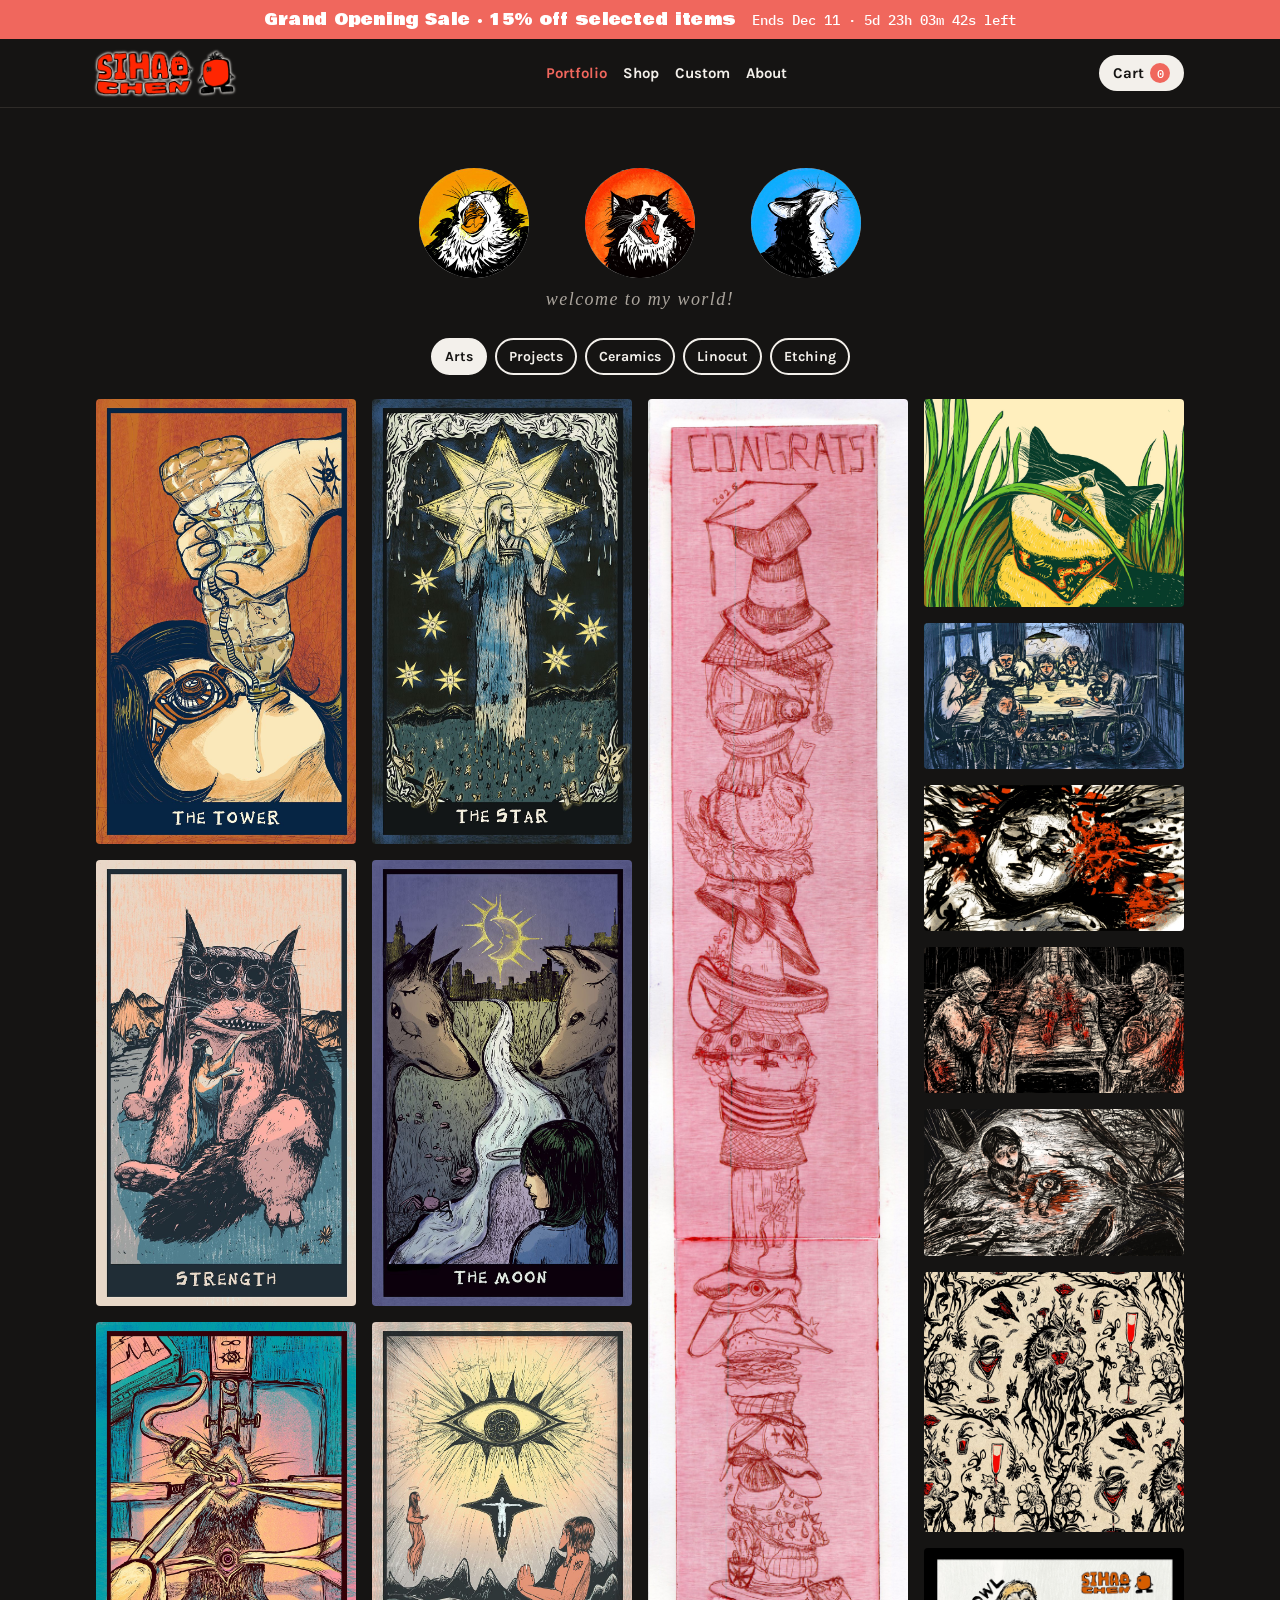
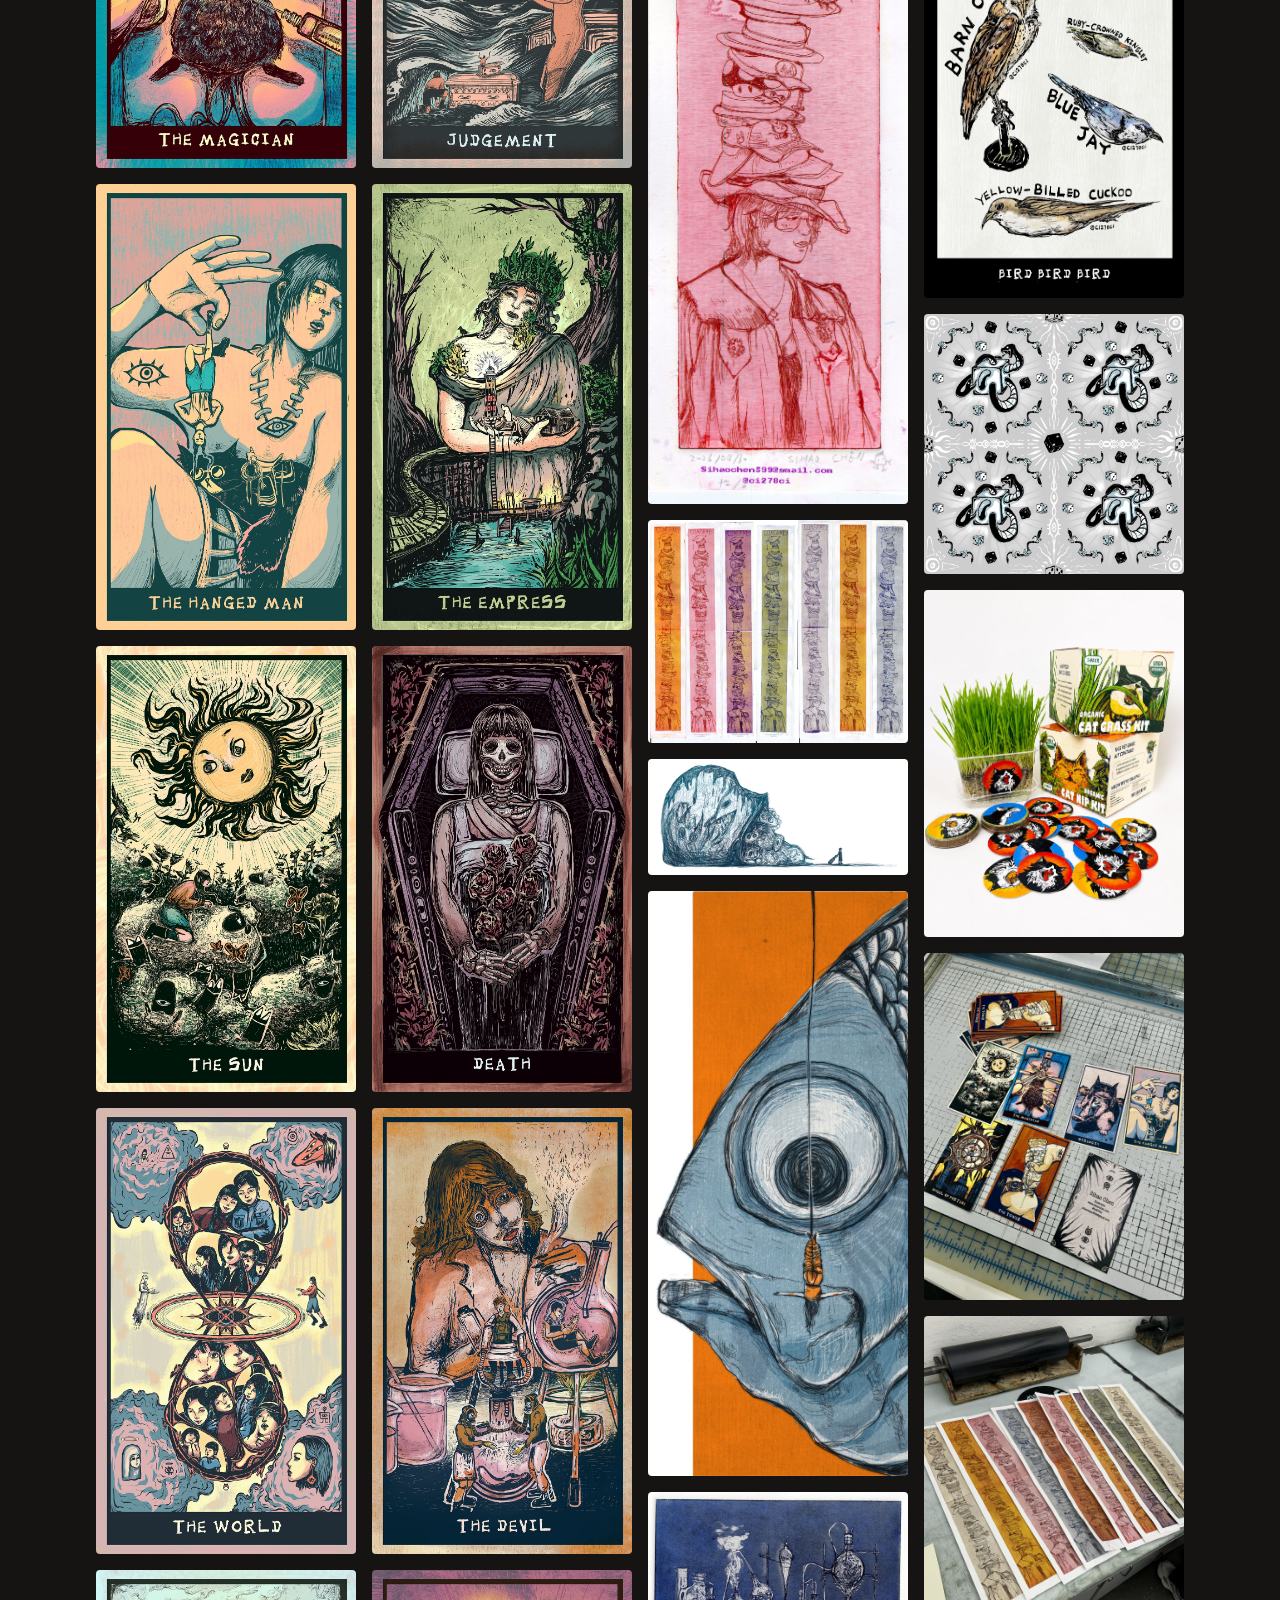
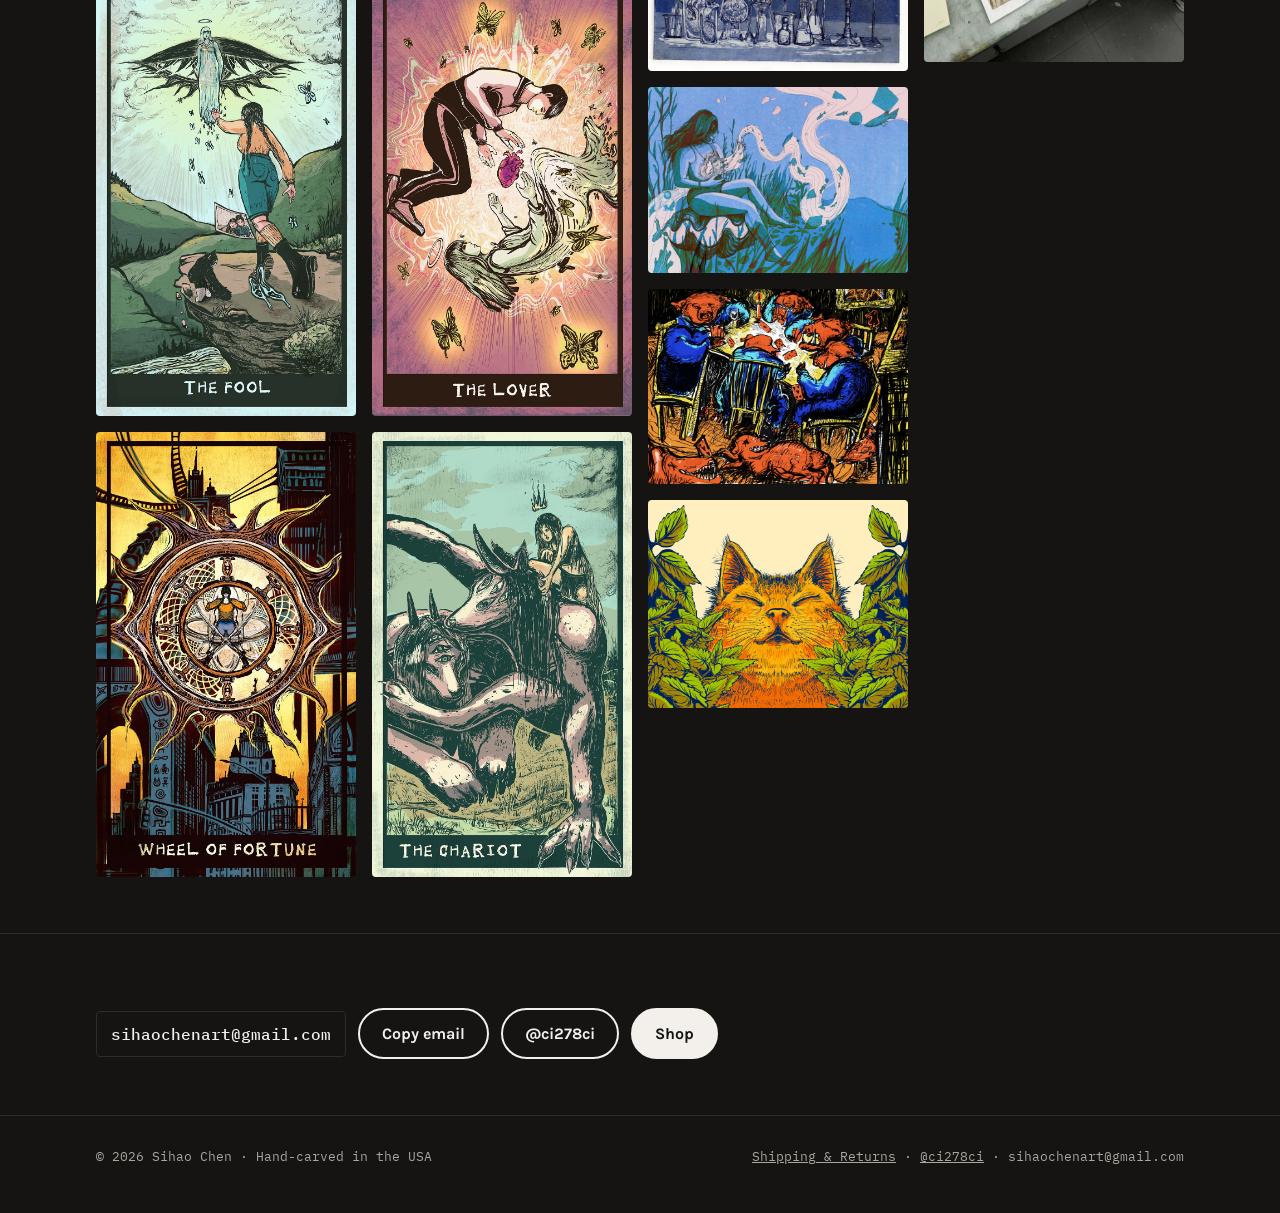
==== commit 634831ac: "100% handmade line + badge; anonymous visit counts and studio Visitors report; Cloudflare Web Analyt" ====
--- a/index.html
+++ b/index.html
@@ -9,7 +9,7 @@
 <meta name="description" content="Sihao Chen: illustrator and printmaker. Linocut, etching, painting and ceramics.">
 <link rel="preconnect" href="https://fonts.googleapis.com">
 <link rel="stylesheet" href="https://fonts.googleapis.com/css2?family=Bowlby+One&family=Karla:wght@400;500;700&family=IBM+Plex+Mono:wght@400;500&display=swap">
-<link rel="stylesheet" href="assets/style.css?v=1794459548">
+<link rel="stylesheet" href="assets/style.css?v=1794511968">
 </head>
 <body data-root="./" data-page="portfolio">
 <main>
@@ -32,6 +32,7 @@
     </div>
   </section>
 </main>
-<script src="assets/site.js?v=1794459548"></script>
+<script src="assets/site.js?v=1794511968"></script>
+<!-- Cloudflare Web Analytics --><script defer src='https://static.cloudflareinsights.com/beacon.min.js' data-cf-beacon='{"token": "07958c0a032a4672b7238bbd3c65768e"}'></script><!-- End Cloudflare Web Analytics -->
 </body>
 </html>
--- a/assets/style.css
+++ b/assets/style.css
@@ -397,3 +397,6 @@
 .pd-main .car-track video { aspect-ratio: auto }
 .car-play { display: none; position: absolute; left: 50%; top: 50%; transform: translate(-50%, -50%); width: 64px; height: 64px; border-radius: 50%; border: 0; background: rgba(0, 0, 0, .55); color: #fff; font: 400 26px/1 var(--body); padding-left: 5px; cursor: pointer; z-index: 2 }
 .car.tap-play .car-play { display: grid; place-items: center }
+.handmade-line { margin: 4px 0 10px; font-size: 17px; max-width: 60ch }
+.handmade-line b { color: var(--red) }
+.hm-badge { display: inline-block; margin: -4px 0 4px; font: 500 12px/1 var(--mono); text-transform: uppercase; letter-spacing: .06em; padding: 7px 10px; border-radius: 999px; border: 1.5px solid var(--red); color: var(--red); justify-self: start; width: fit-content }
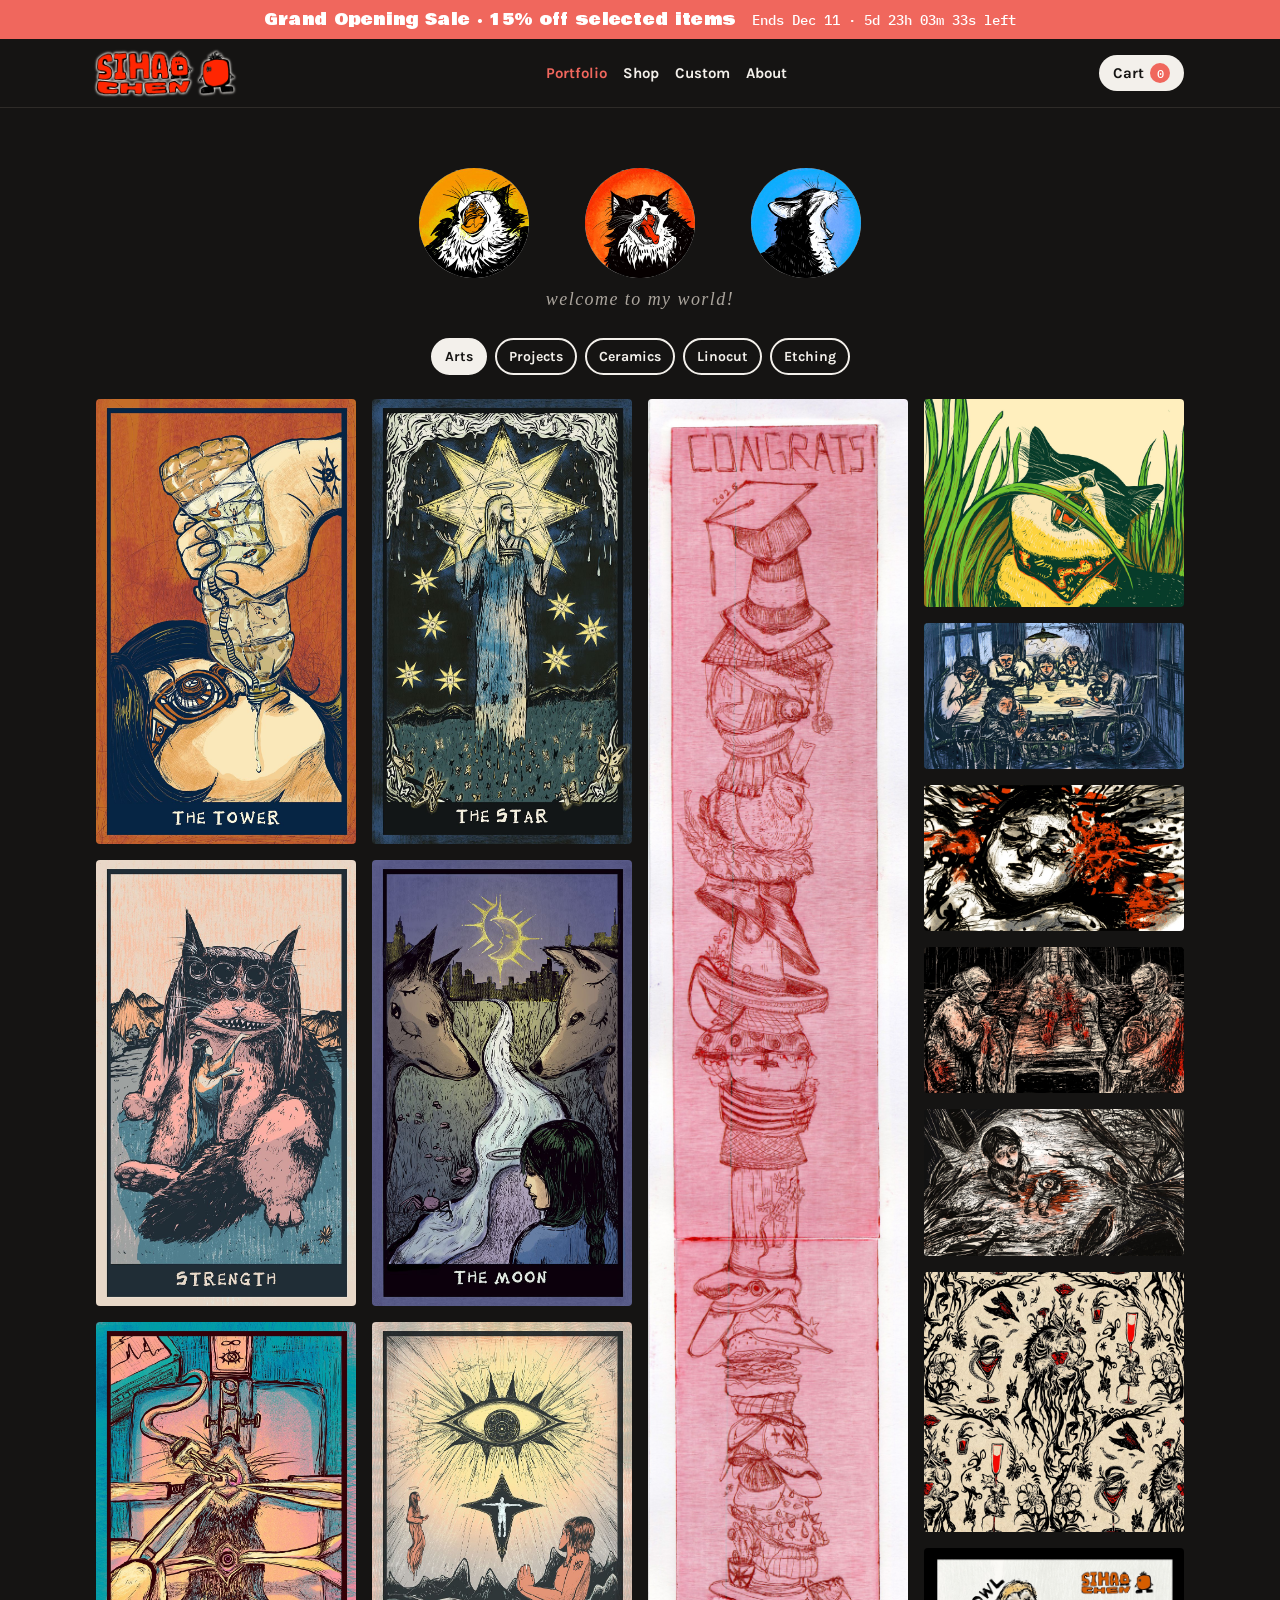
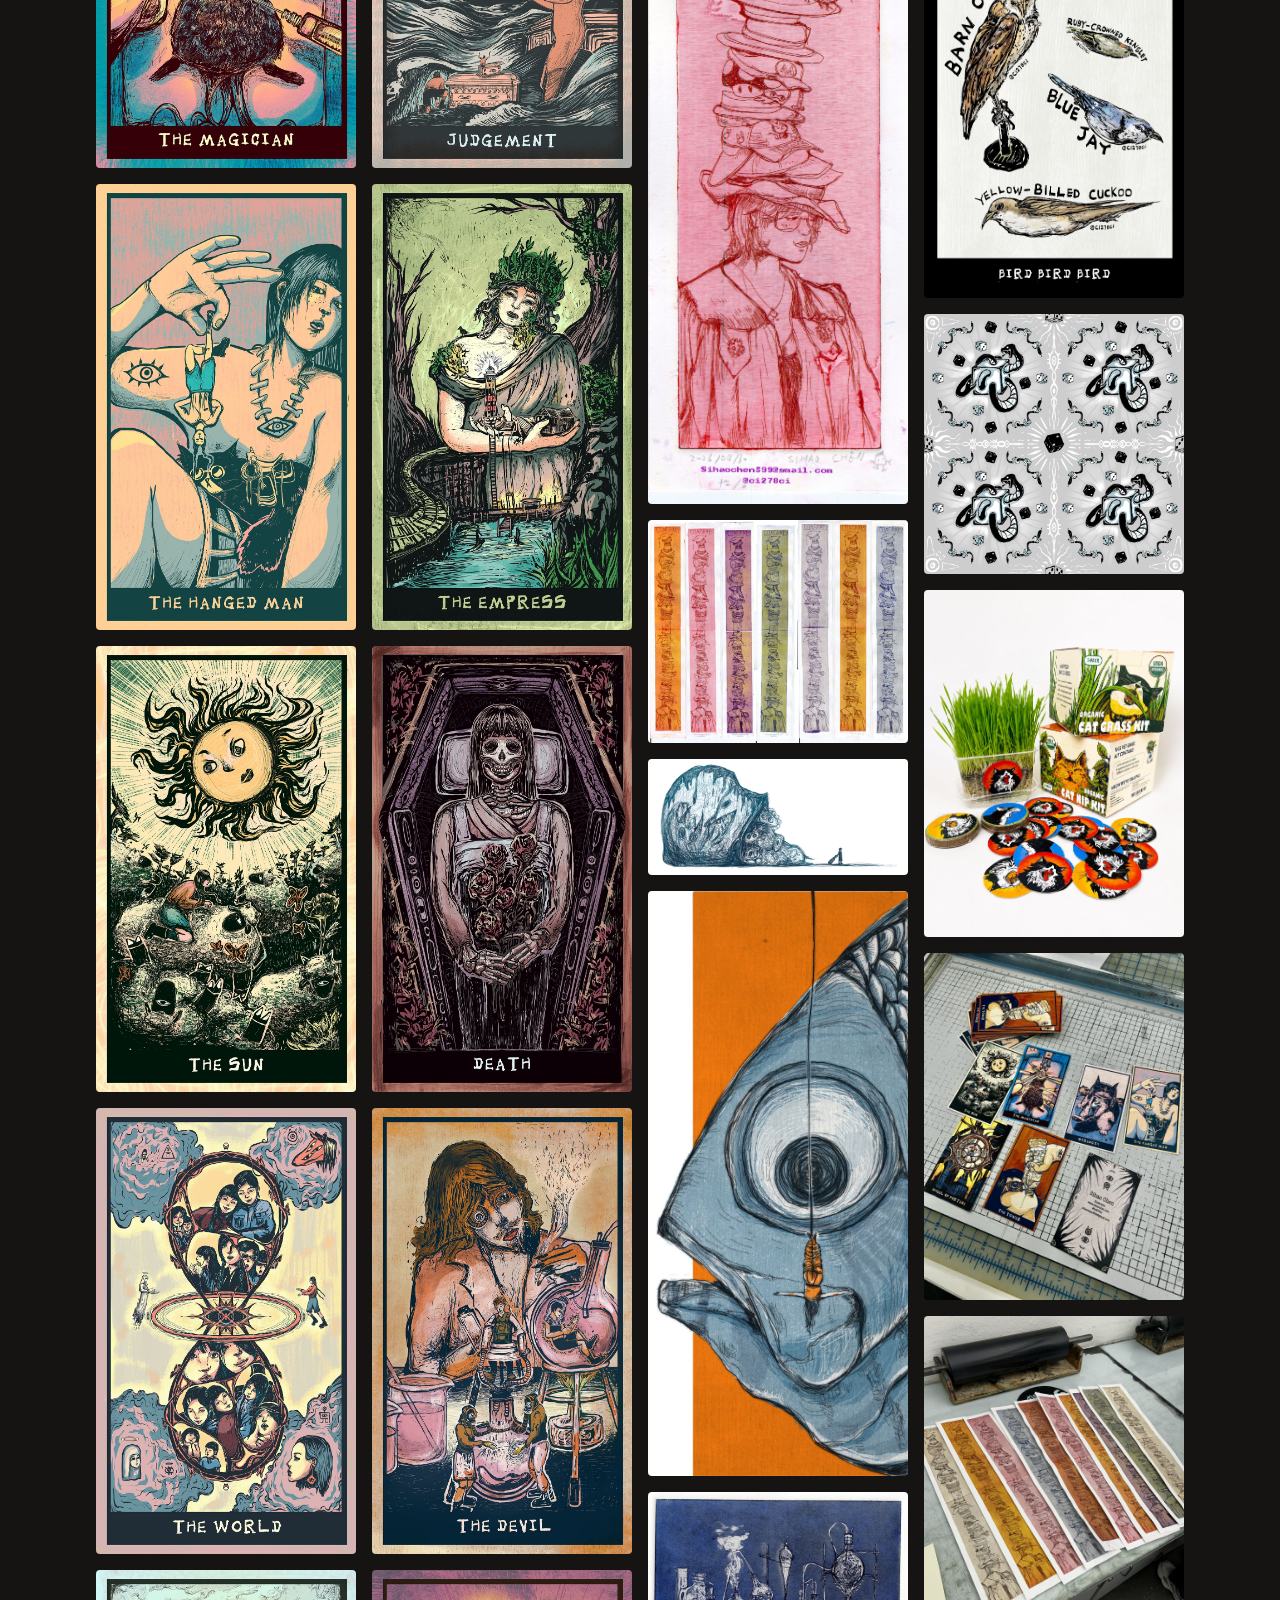
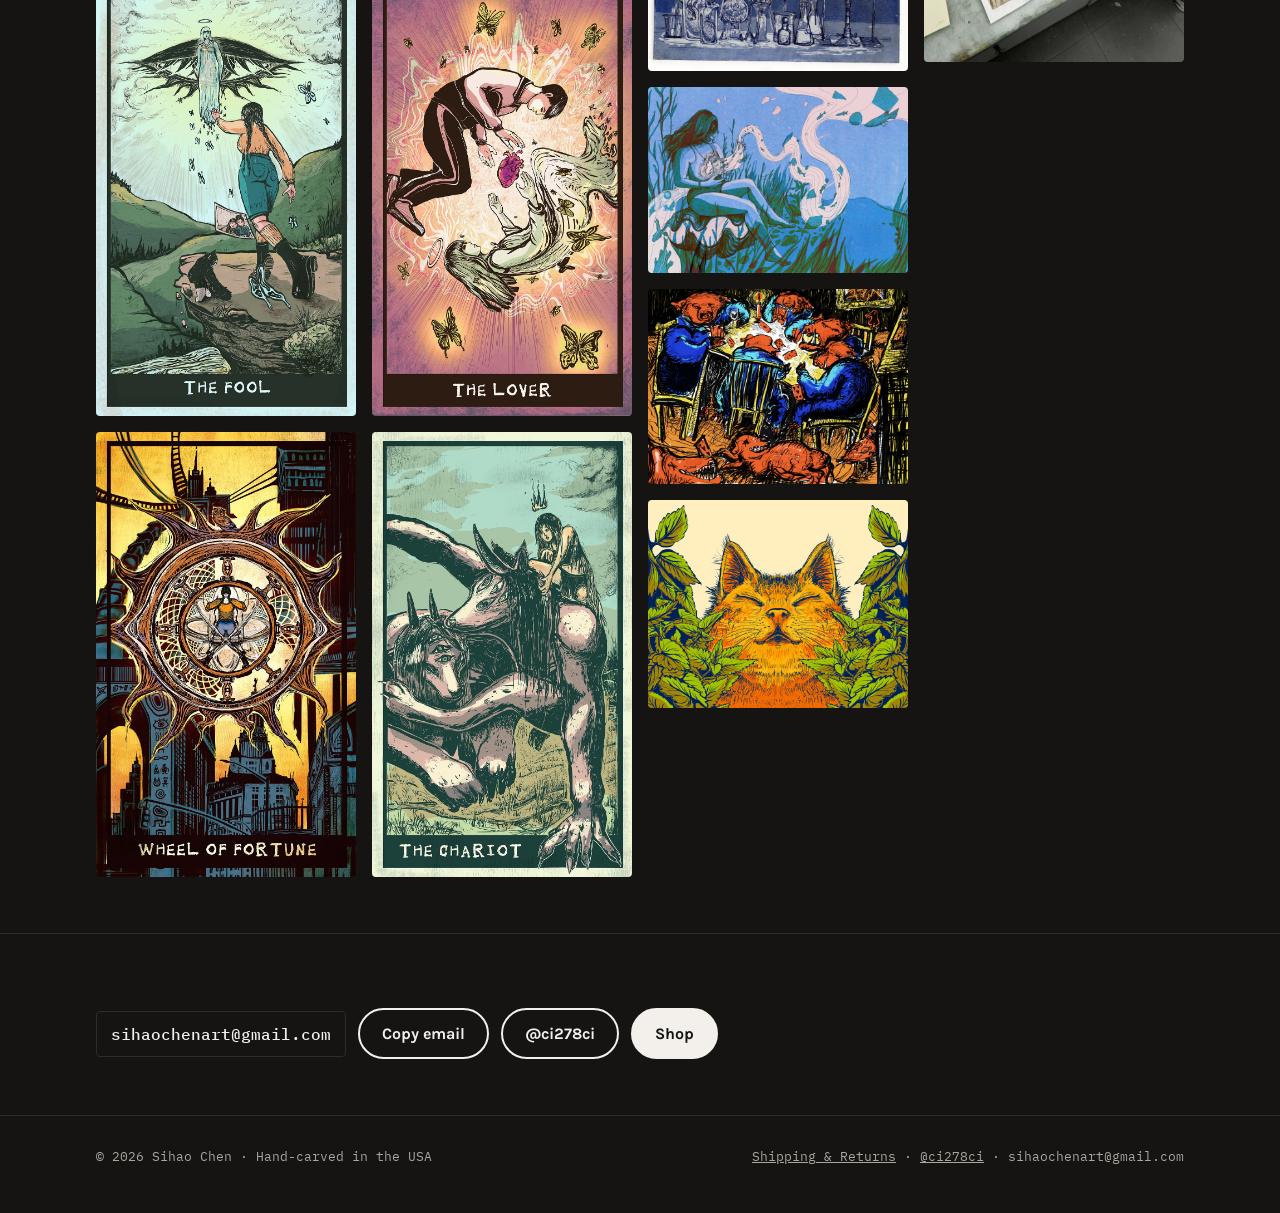
==== commit 5d4737f3: "Square red-guy home screen icon and favicon Co-Authored-By: Claude Opus 5.5 <noreply@anthropic.com>" ====
--- a/index.html
+++ b/index.html
@@ -5,11 +5,14 @@
 <meta name="theme-color" content="#151413">
 <meta name="viewport" content="width=device-width, initial-scale=1, viewport-fit=cover">
 <title>Sihao Chen</title>
+<link rel="icon" type="image/png" sizes="32x32" href="img/favicon-32.png">
+<link rel="icon" type="image/png" sizes="192x192" href="img/icon-192.png">
+<link rel="apple-touch-icon" href="img/icon-180.png">
 <meta name="claude:viewport-fit-sides" content="cover">
 <meta name="description" content="Sihao Chen: illustrator and printmaker. Linocut, etching, painting and ceramics.">
 <link rel="preconnect" href="https://fonts.googleapis.com">
 <link rel="stylesheet" href="https://fonts.googleapis.com/css2?family=Bowlby+One&family=Karla:wght@400;500;700&family=IBM+Plex+Mono:wght@400;500&display=swap">
-<link rel="stylesheet" href="assets/style.css?v=1794511968">
+<link rel="stylesheet" href="assets/style.css?v=1794513143">
 </head>
 <body data-root="./" data-page="portfolio">
 <main>
@@ -32,7 +35,7 @@
     </div>
   </section>
 </main>
-<script src="assets/site.js?v=1794511968"></script>
+<script src="assets/site.js?v=1794513143"></script>
 <!-- Cloudflare Web Analytics --><script defer src='https://static.cloudflareinsights.com/beacon.min.js' data-cf-beacon='{"token": "07958c0a032a4672b7238bbd3c65768e"}'></script><!-- End Cloudflare Web Analytics -->
 </body>
 </html>
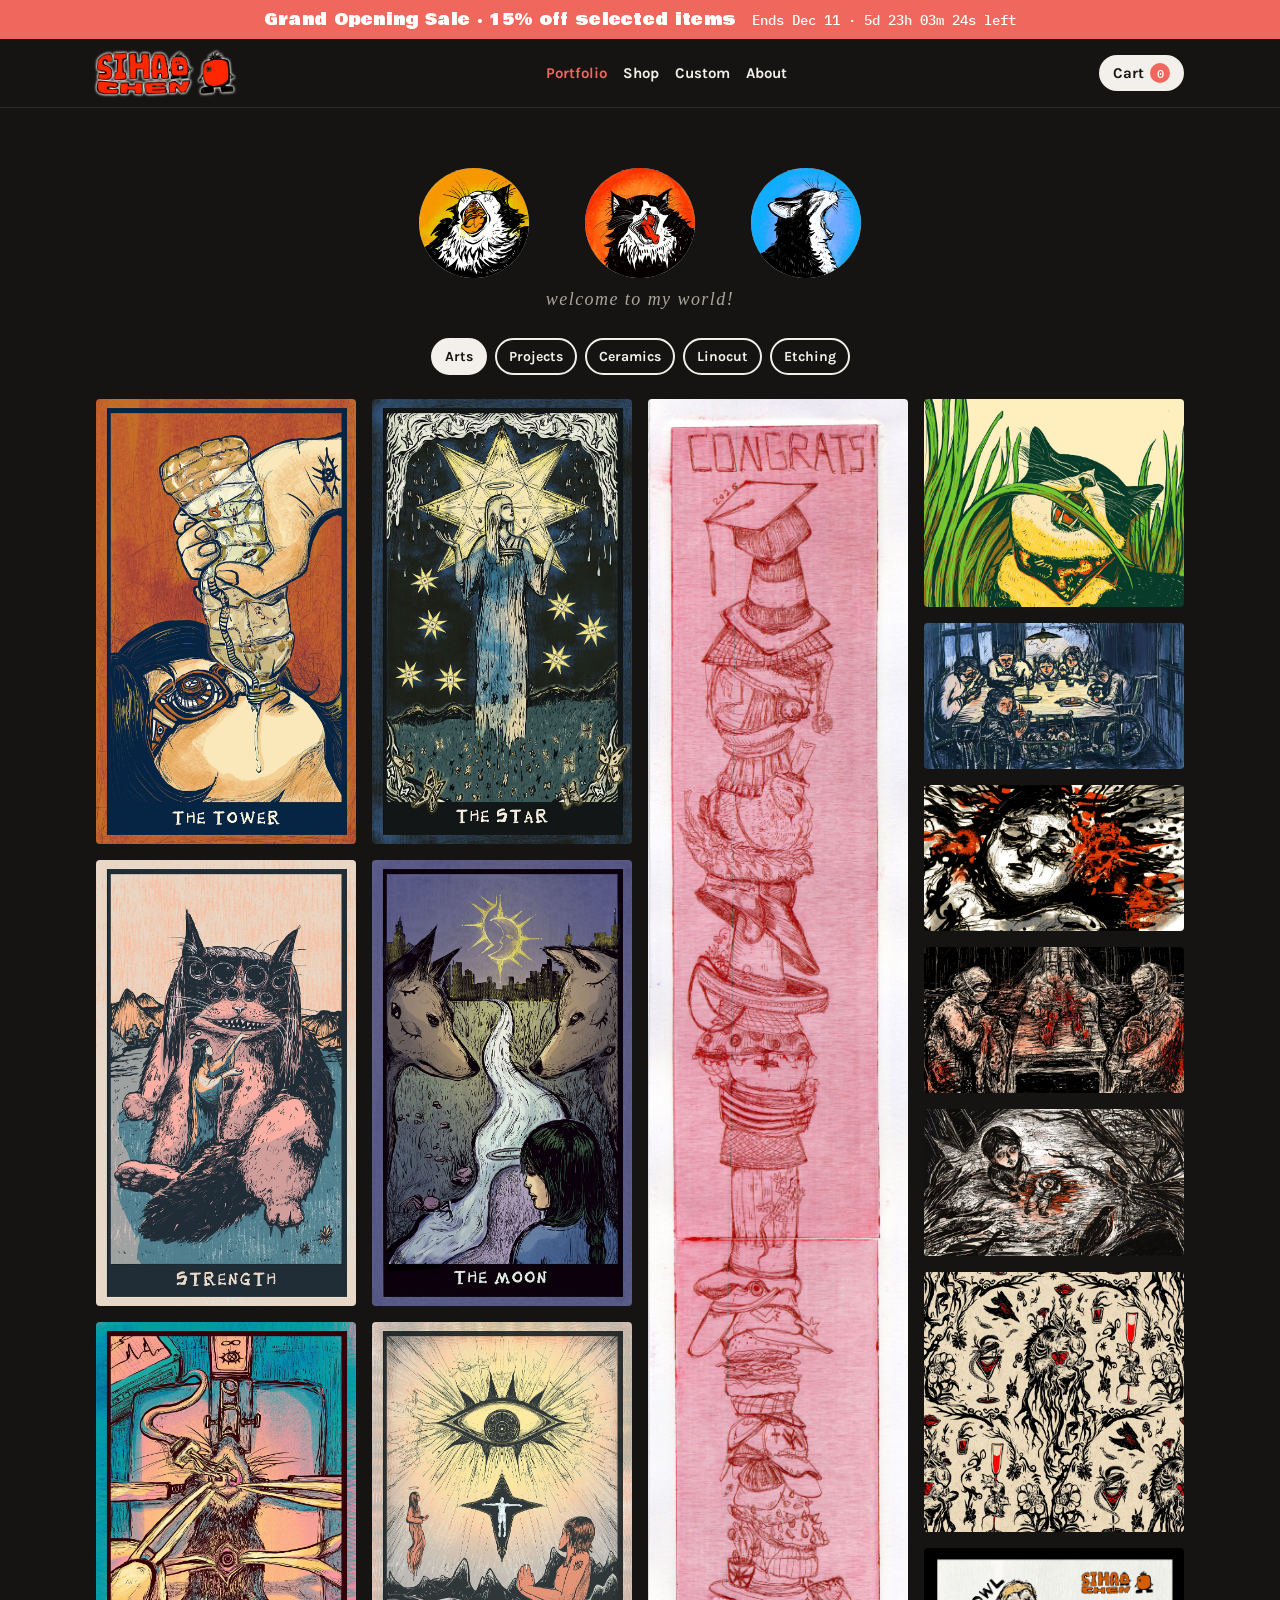
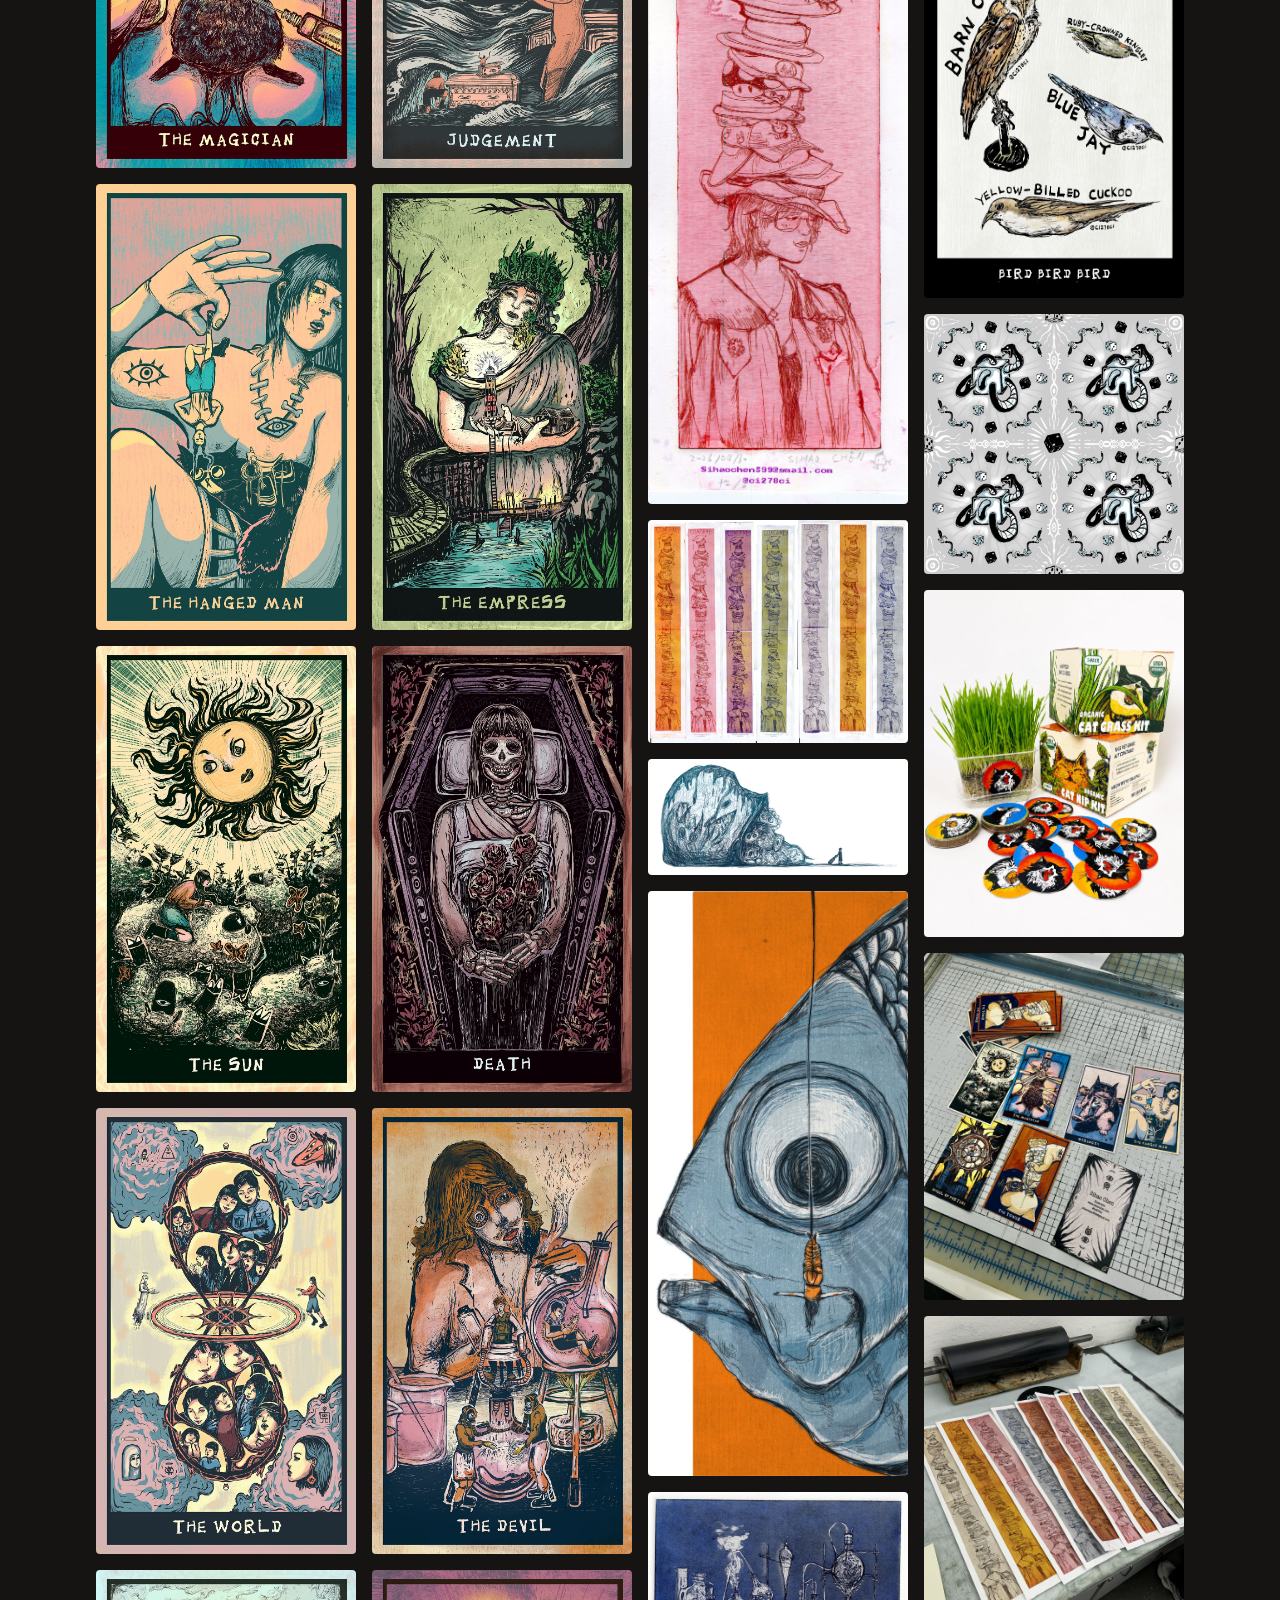
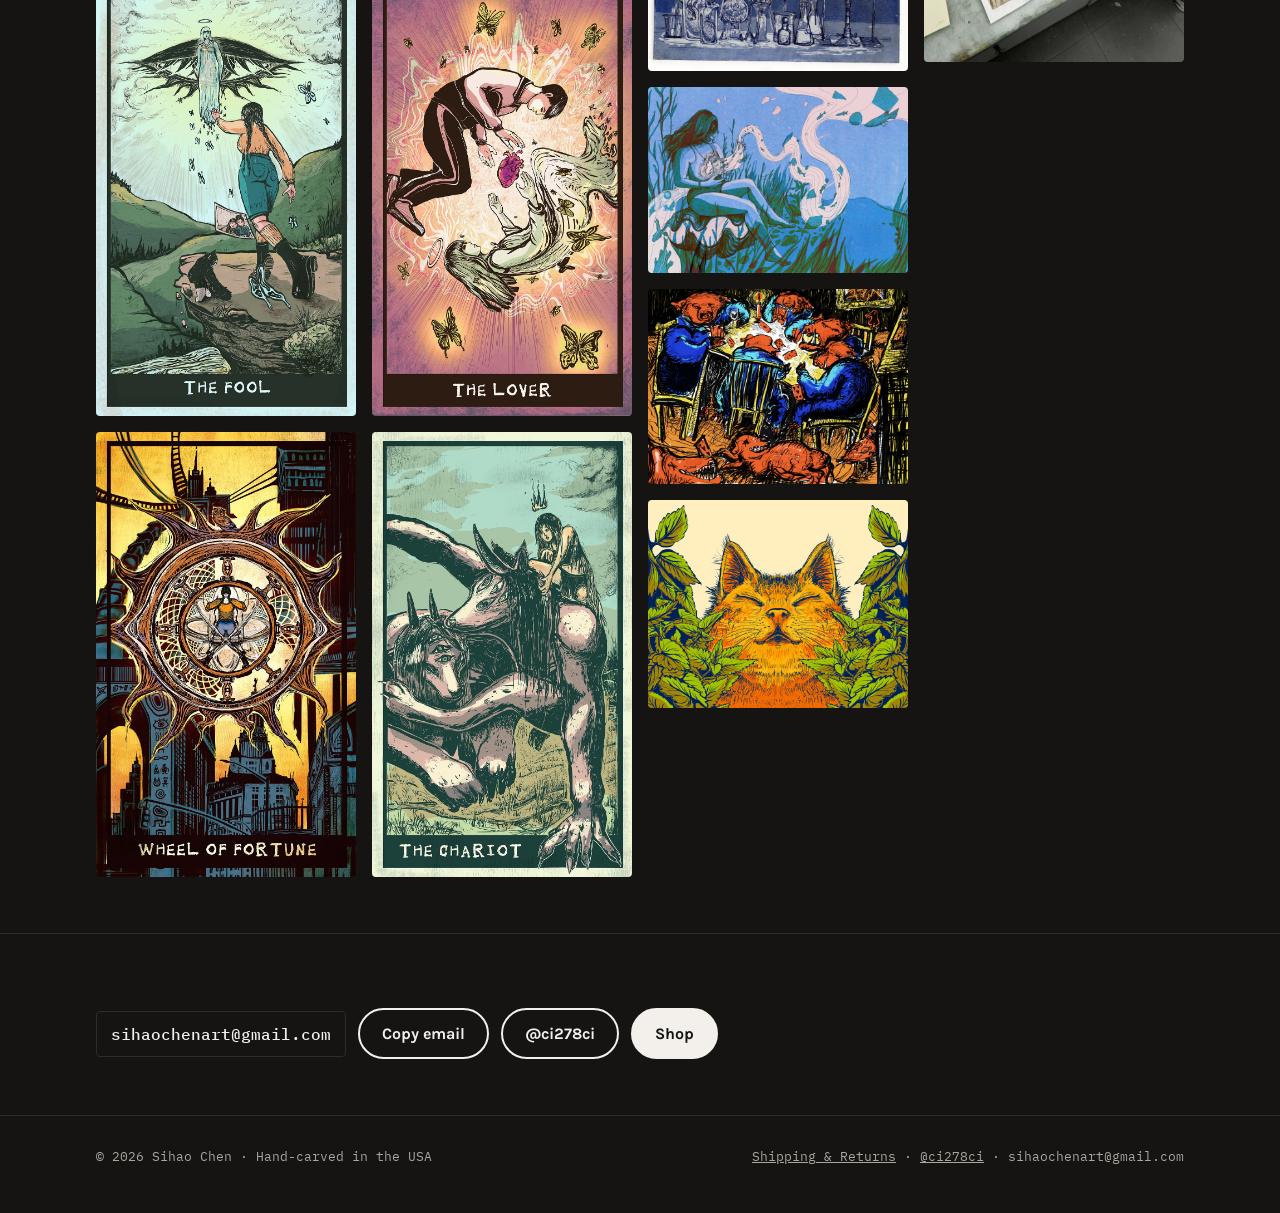
==== commit 45e41816: "Studio page remembers the key on this device Co-Authored-By: Claude Opus 5.5 <noreply@anthropic.com>" ====
--- a/index.html
+++ b/index.html
@@ -12,7 +12,7 @@
 <meta name="description" content="Sihao Chen: illustrator and printmaker. Linocut, etching, painting and ceramics.">
 <link rel="preconnect" href="https://fonts.googleapis.com">
 <link rel="stylesheet" href="https://fonts.googleapis.com/css2?family=Bowlby+One&family=Karla:wght@400;500;700&family=IBM+Plex+Mono:wght@400;500&display=swap">
-<link rel="stylesheet" href="assets/style.css?v=1794513143">
+<link rel="stylesheet" href="assets/style.css?v=1794513305">
 </head>
 <body data-root="./" data-page="portfolio">
 <main>
@@ -35,7 +35,7 @@
     </div>
   </section>
 </main>
-<script src="assets/site.js?v=1794513143"></script>
+<script src="assets/site.js?v=1794513305"></script>
 <!-- Cloudflare Web Analytics --><script defer src='https://static.cloudflareinsights.com/beacon.min.js' data-cf-beacon='{"token": "07958c0a032a4672b7238bbd3c65768e"}'></script><!-- End Cloudflare Web Analytics -->
 </body>
 </html>
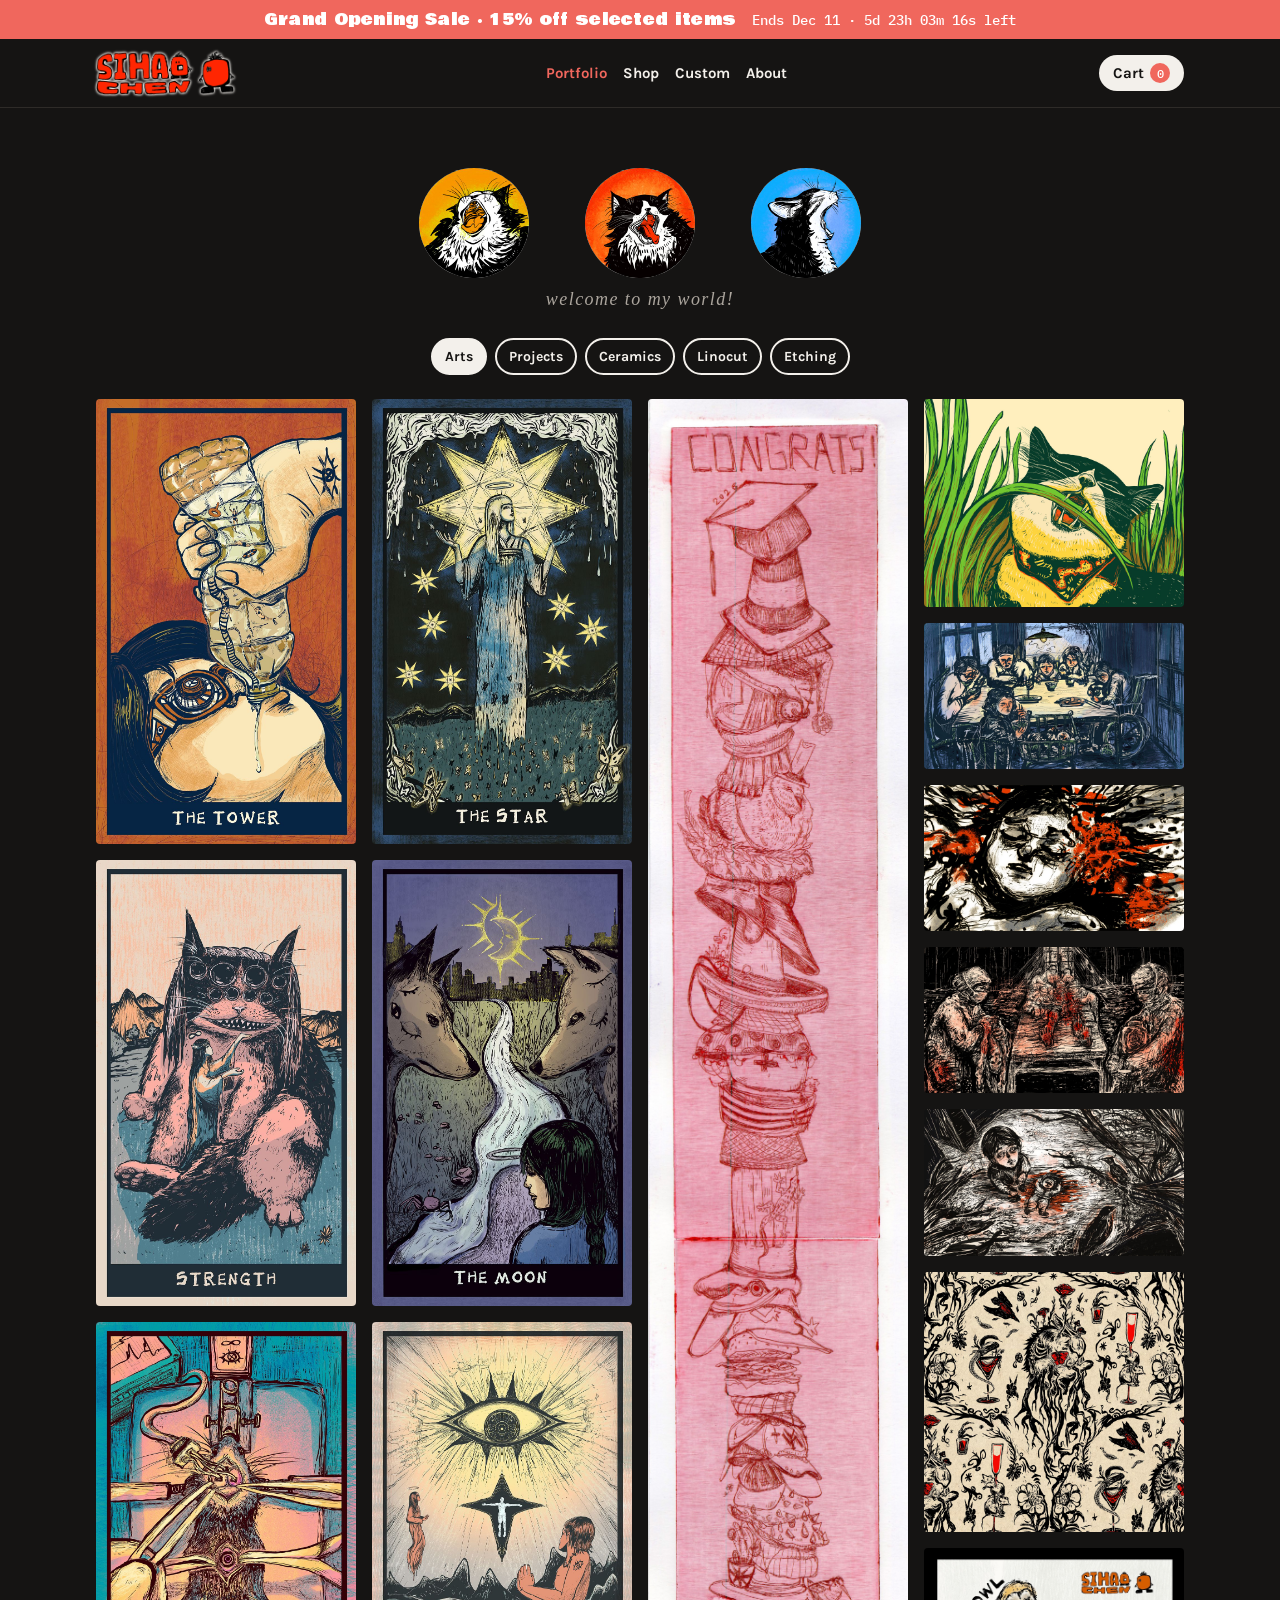
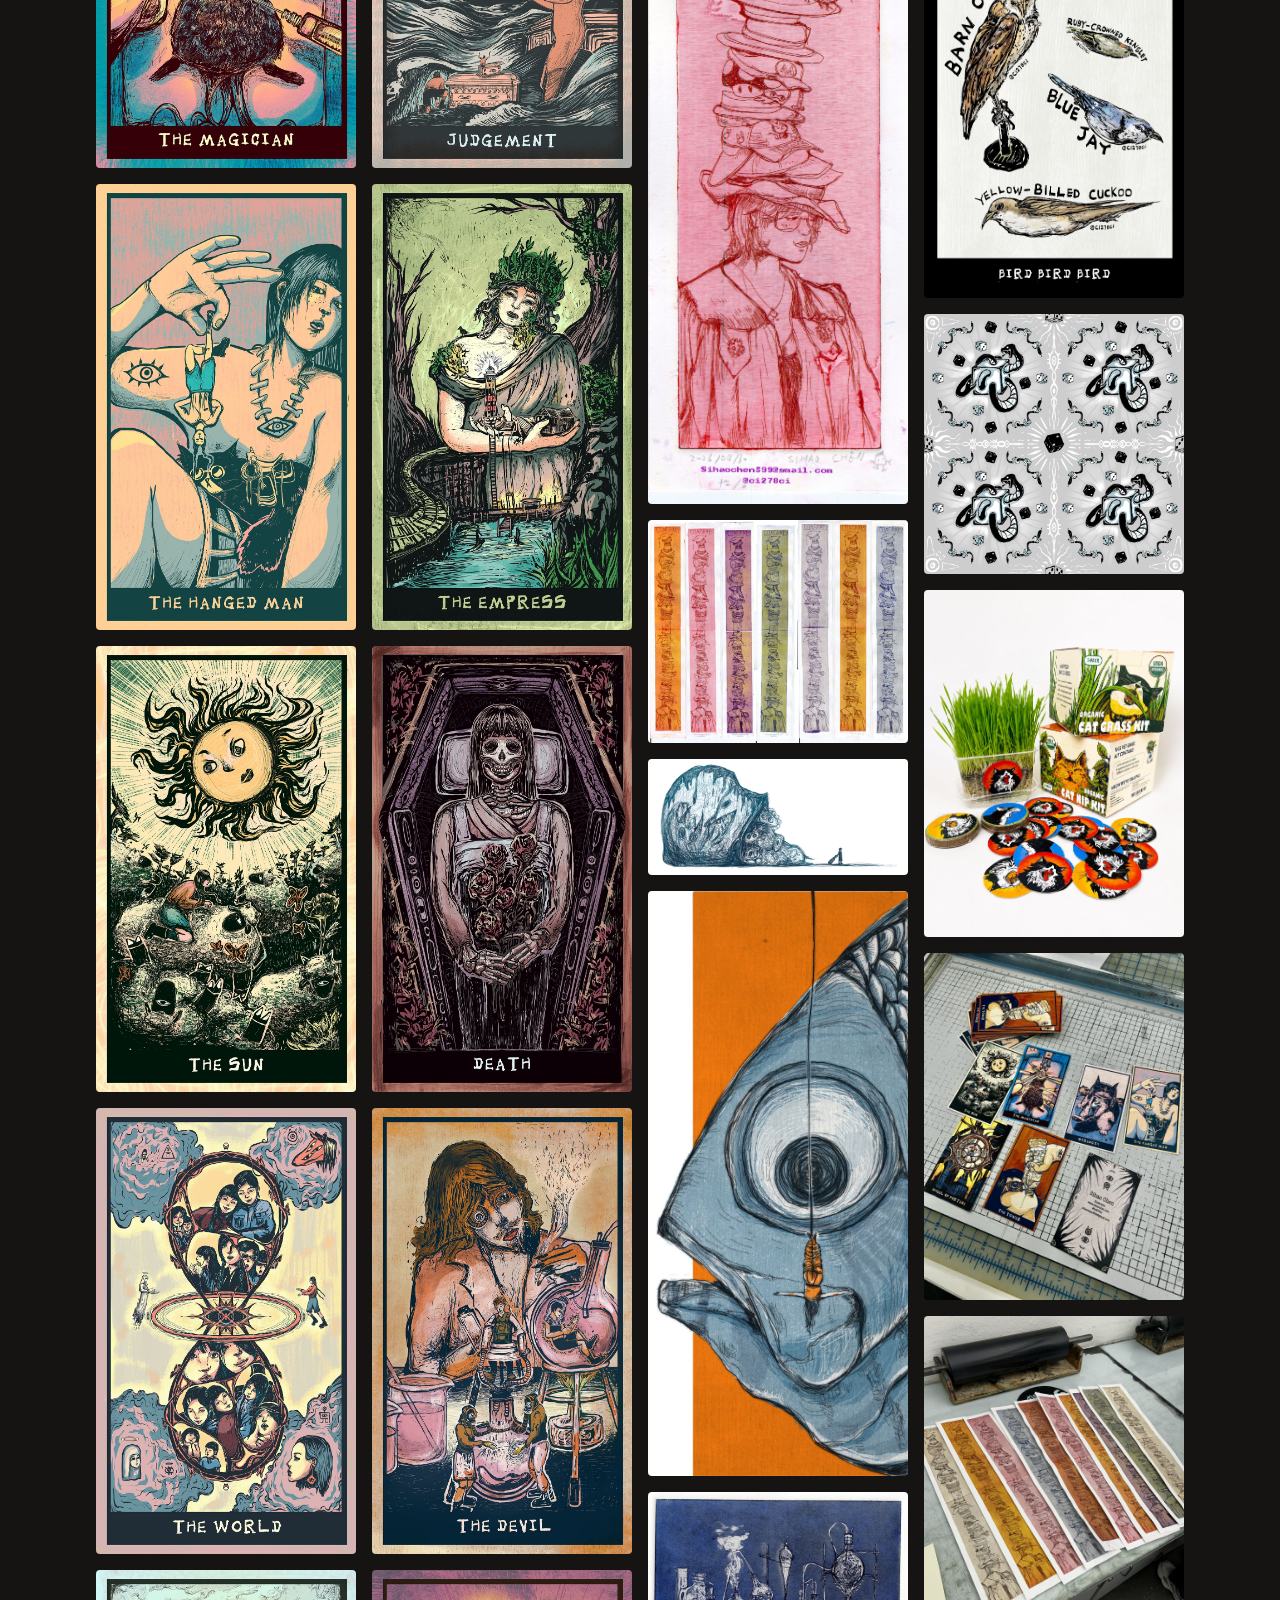
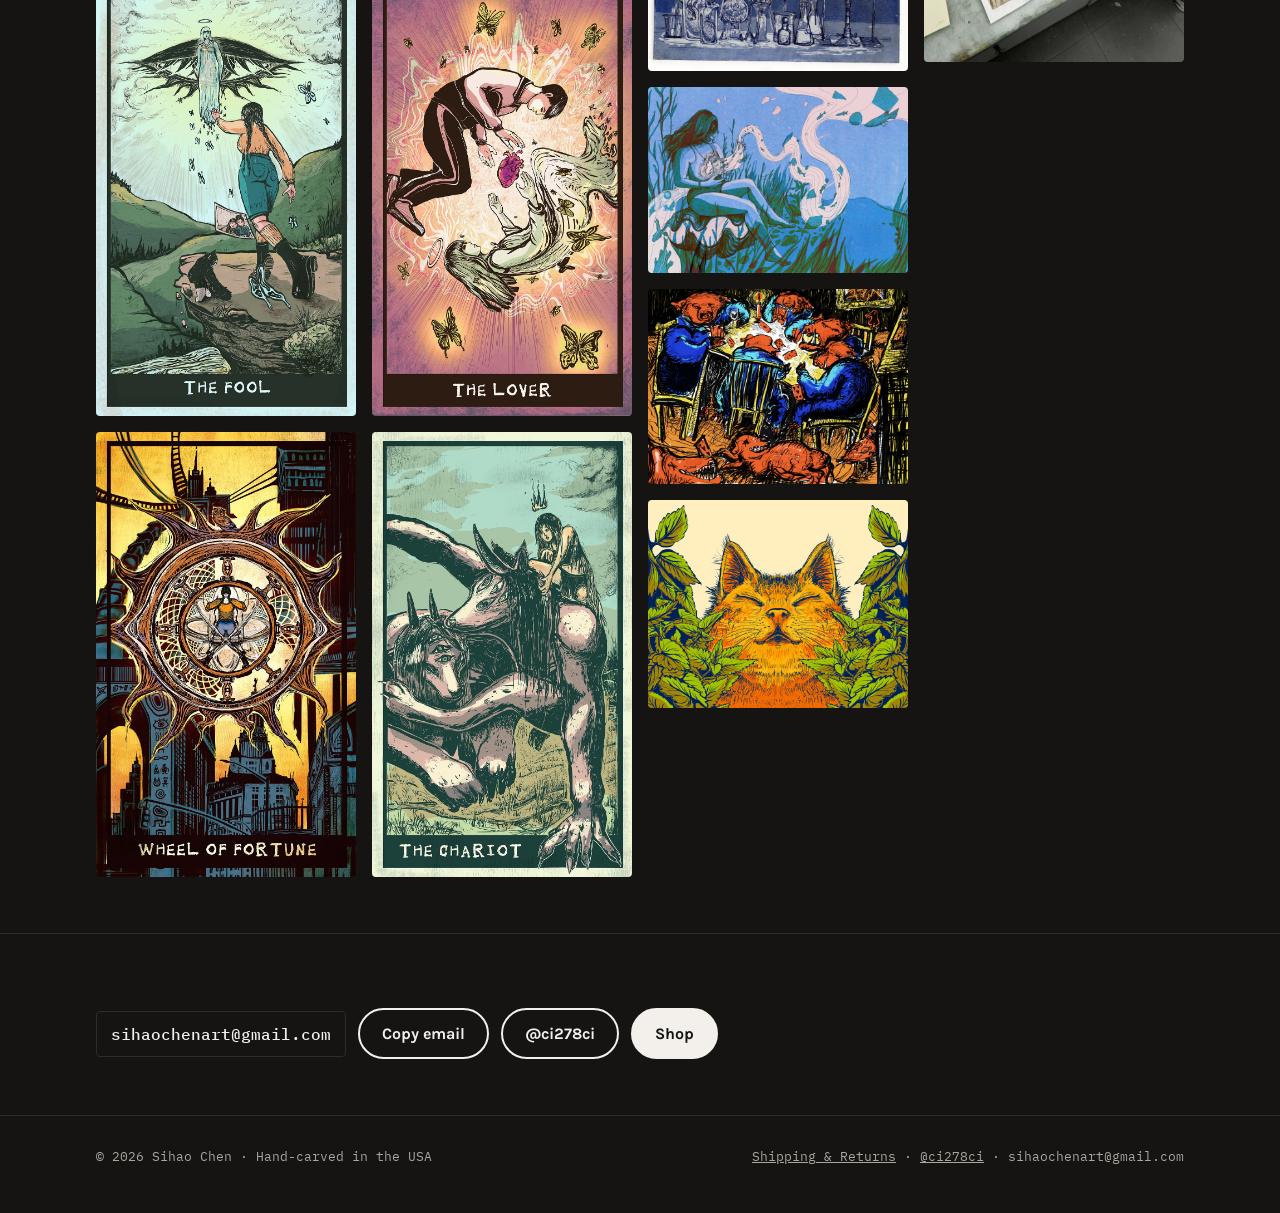
==== commit 9e1fa4b8: "AHHHHH product page: reveal video Co-Authored-By: Claude Opus 5.5 <noreply@anthropic.com>" ====
--- a/index.html
+++ b/index.html
@@ -12,7 +12,7 @@
 <meta name="description" content="Sihao Chen: illustrator and printmaker. Linocut, etching, painting and ceramics.">
 <link rel="preconnect" href="https://fonts.googleapis.com">
 <link rel="stylesheet" href="https://fonts.googleapis.com/css2?family=Bowlby+One&family=Karla:wght@400;500;700&family=IBM+Plex+Mono:wght@400;500&display=swap">
-<link rel="stylesheet" href="assets/style.css?v=1794513305">
+<link rel="stylesheet" href="assets/style.css?v=1794519507">
 </head>
 <body data-root="./" data-page="portfolio">
 <main>
@@ -35,7 +35,7 @@
     </div>
   </section>
 </main>
-<script src="assets/site.js?v=1794513305"></script>
+<script src="assets/site.js?v=1794519507"></script>
 <!-- Cloudflare Web Analytics --><script defer src='https://static.cloudflareinsights.com/beacon.min.js' data-cf-beacon='{"token": "07958c0a032a4672b7238bbd3c65768e"}'></script><!-- End Cloudflare Web Analytics -->
 </body>
 </html>
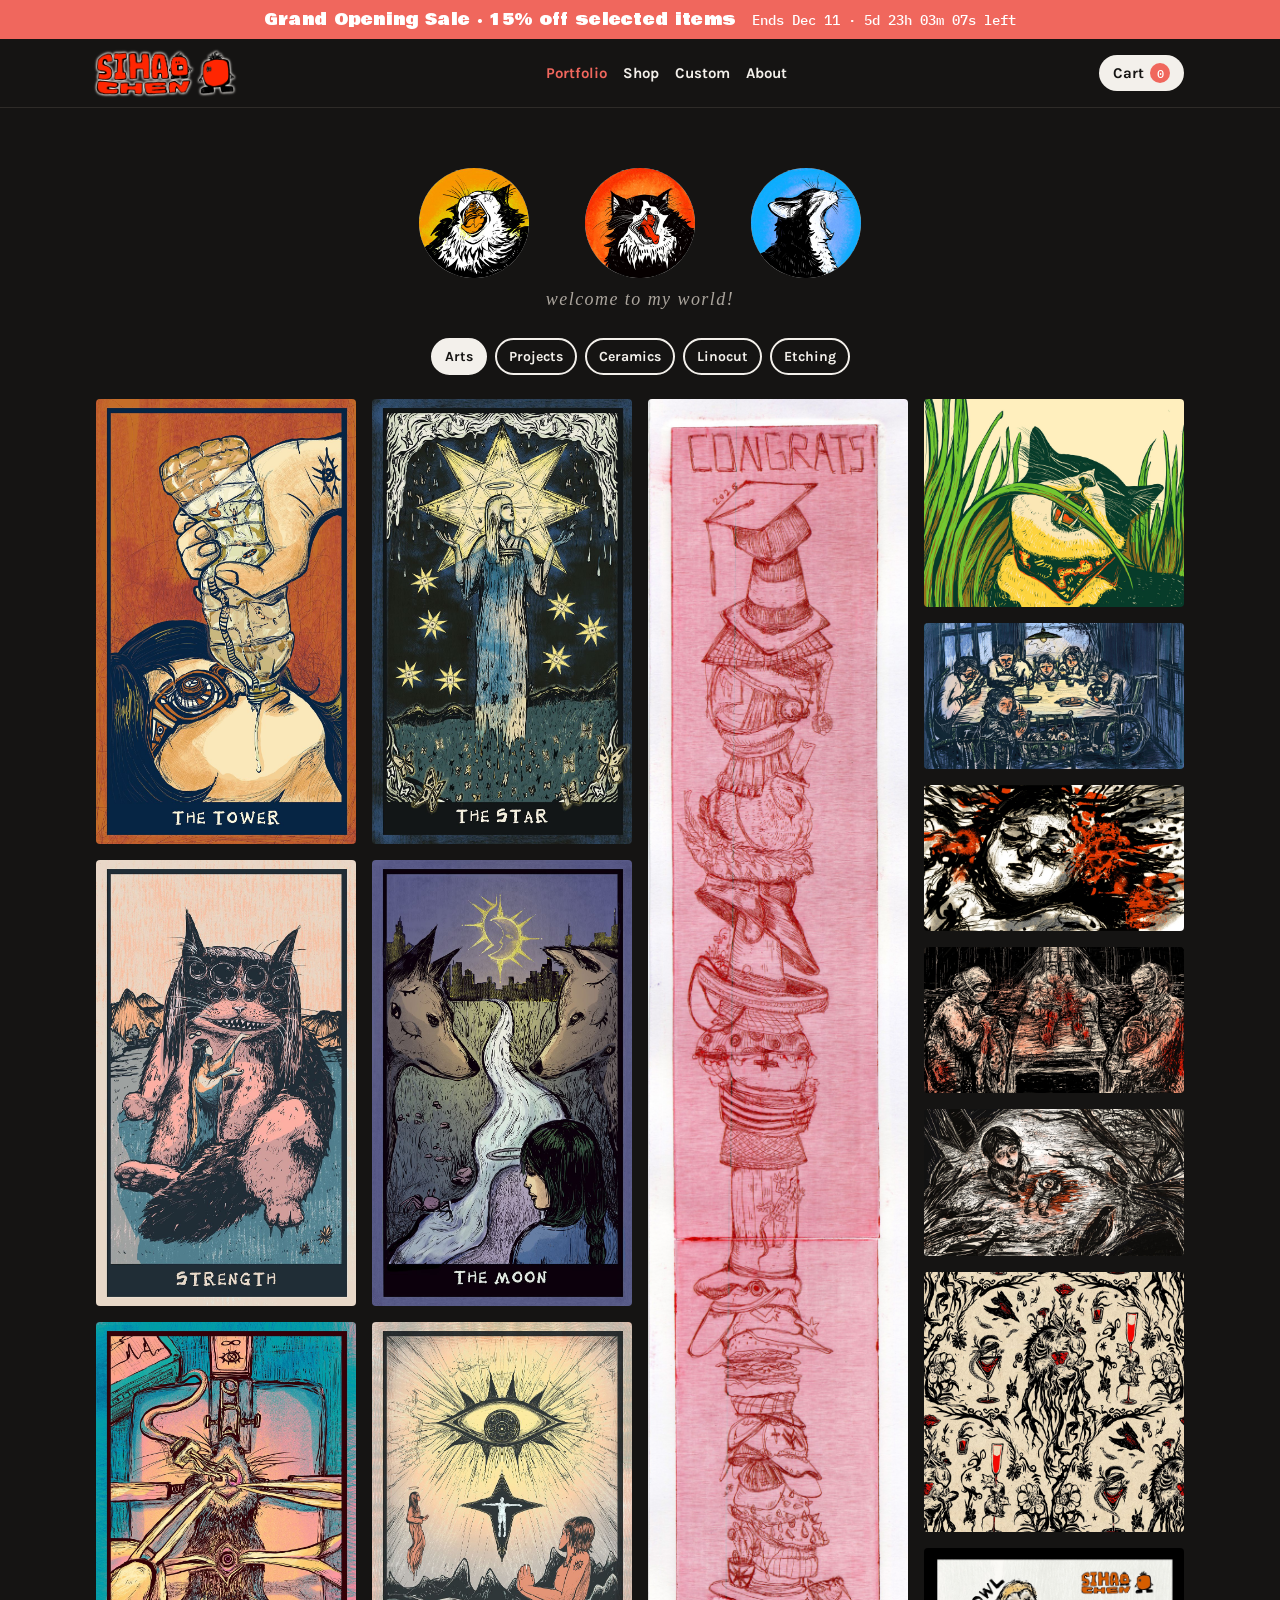
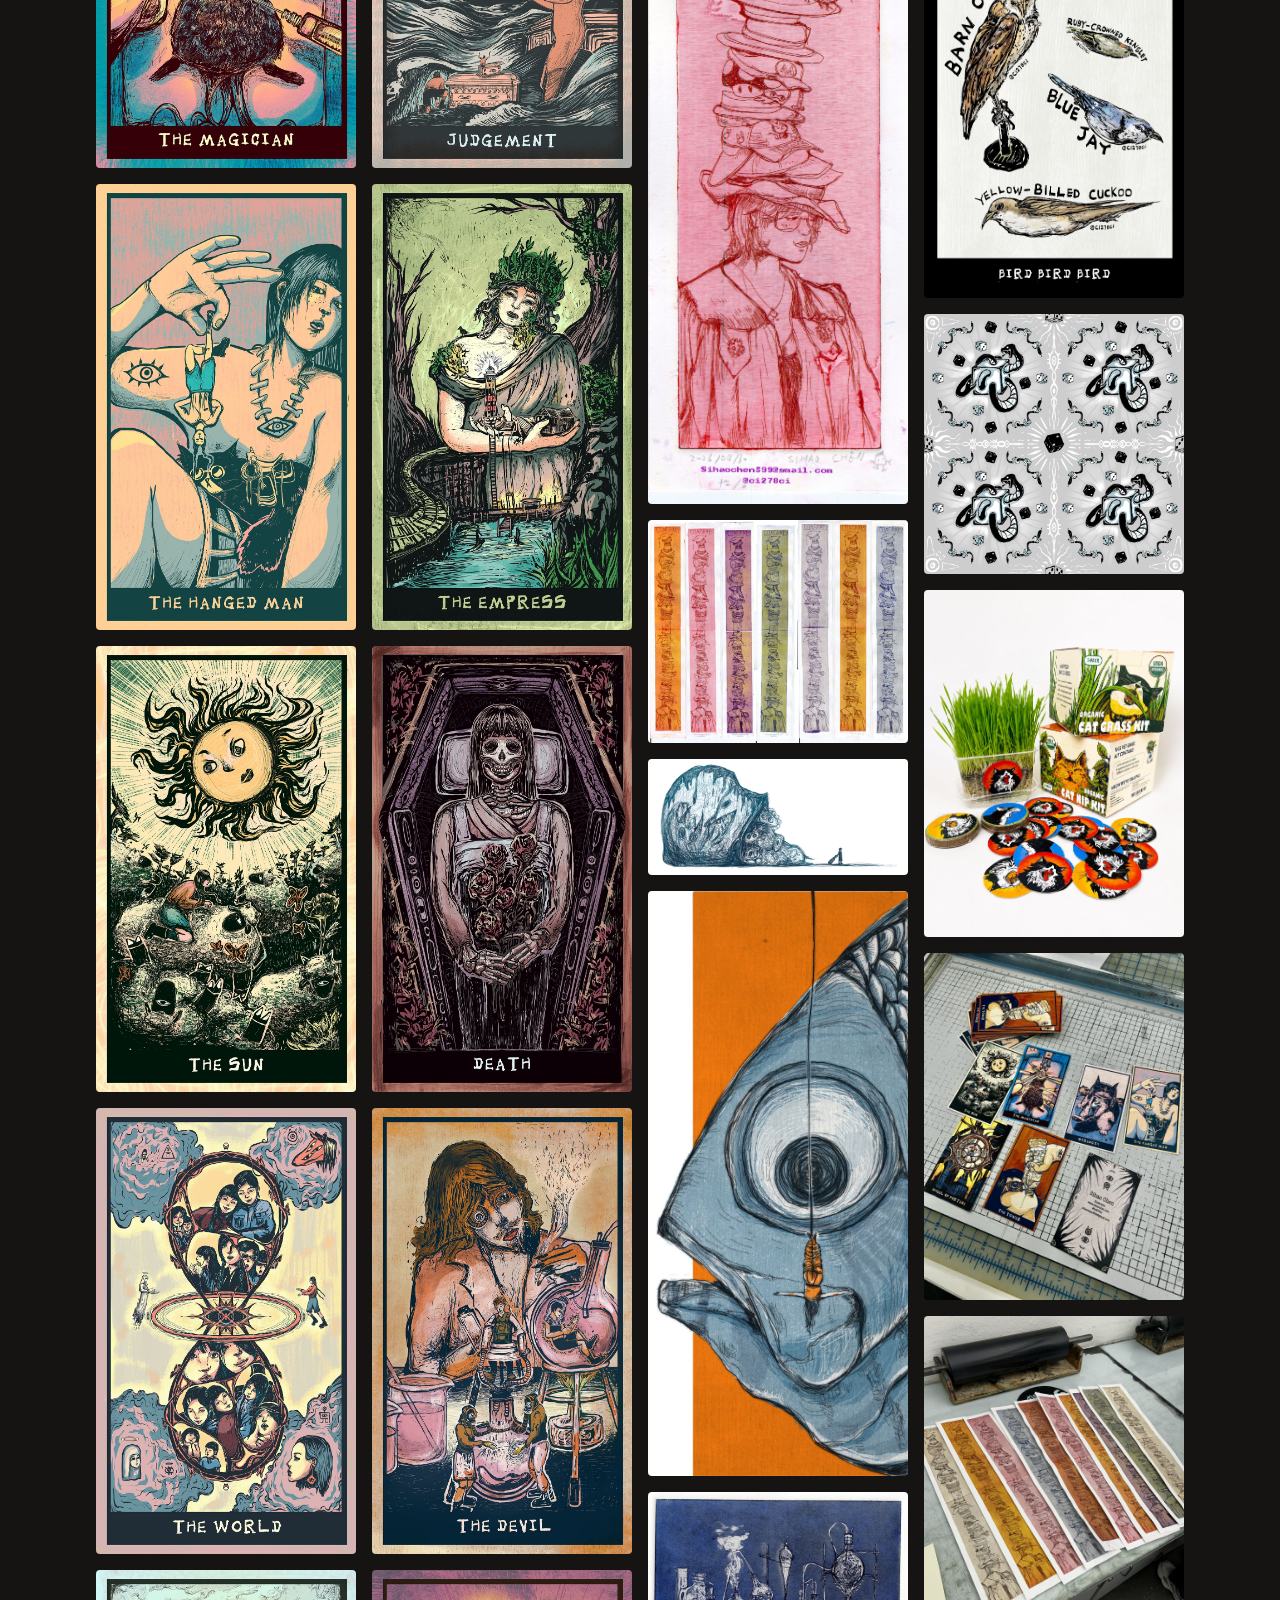
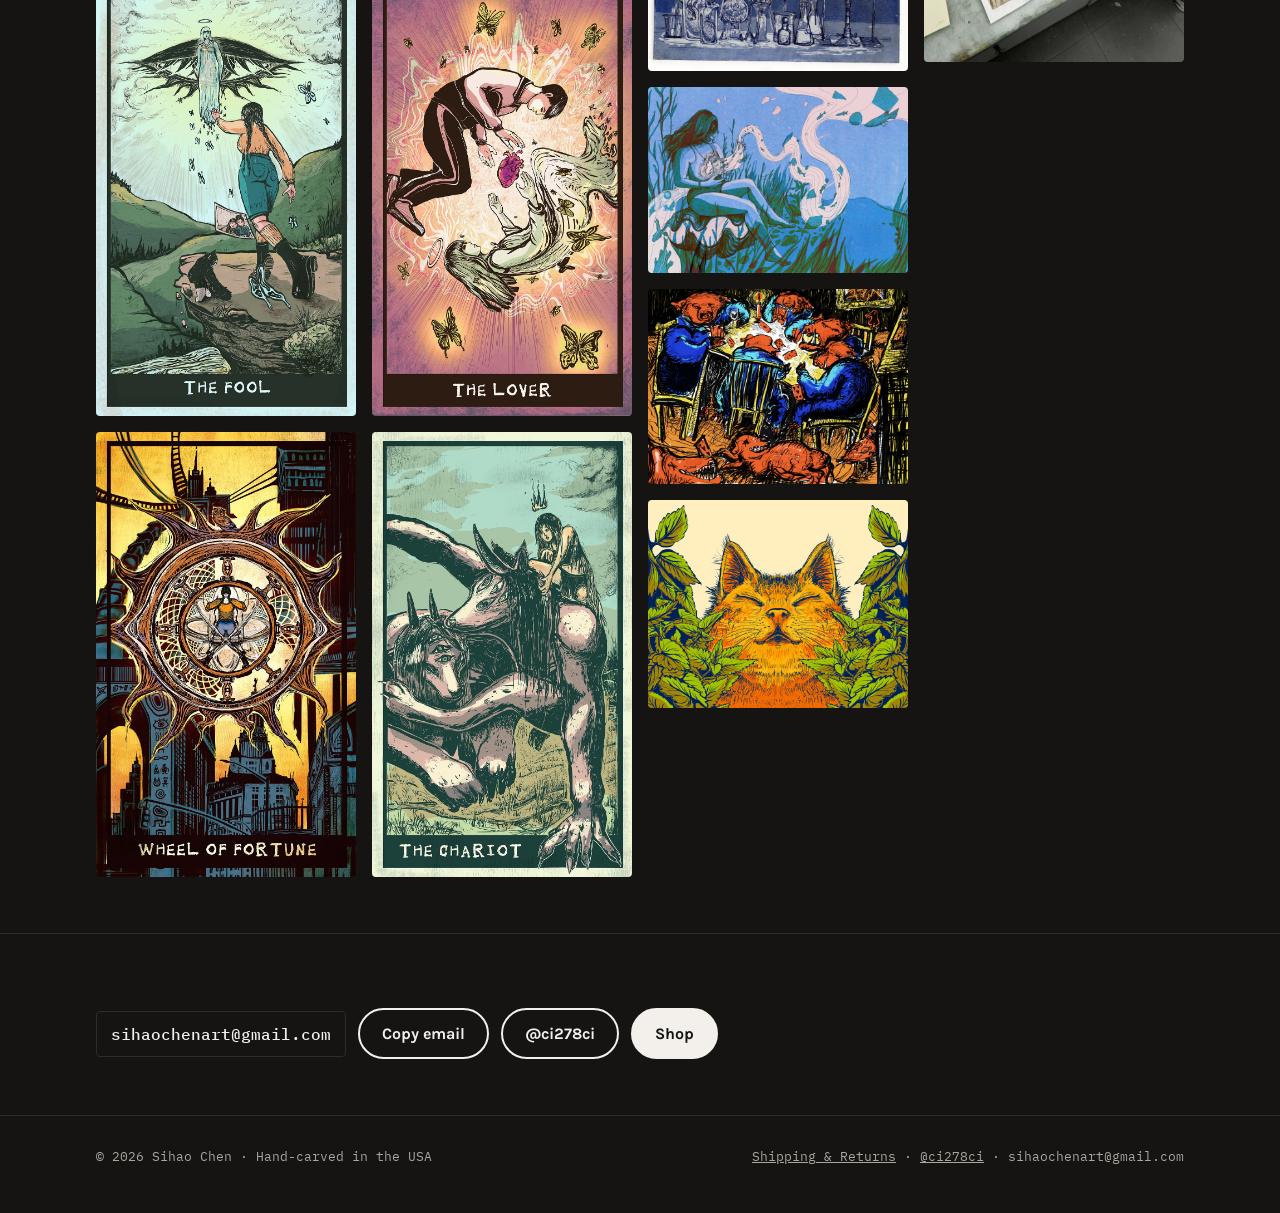
==== commit 14f523f8: "Grand opening sale starts now Co-Authored-By: Claude Opus 5.5 <noreply@anthropic.com>" ====
--- a/index.html
+++ b/index.html
@@ -12,7 +12,7 @@
 <meta name="description" content="Sihao Chen: illustrator and printmaker. Linocut, etching, painting and ceramics.">
 <link rel="preconnect" href="https://fonts.googleapis.com">
 <link rel="stylesheet" href="https://fonts.googleapis.com/css2?family=Bowlby+One&family=Karla:wght@400;500;700&family=IBM+Plex+Mono:wght@400;500&display=swap">
-<link rel="stylesheet" href="assets/style.css?v=1794519507">
+<link rel="stylesheet" href="assets/style.css?v=1794520134">
 </head>
 <body data-root="./" data-page="portfolio">
 <main>
@@ -35,7 +35,7 @@
     </div>
   </section>
 </main>
-<script src="assets/site.js?v=1794519507"></script>
+<script src="assets/site.js?v=1794520134"></script>
 <!-- Cloudflare Web Analytics --><script defer src='https://static.cloudflareinsights.com/beacon.min.js' data-cf-beacon='{"token": "07958c0a032a4672b7238bbd3c65768e"}'></script><!-- End Cloudflare Web Analytics -->
 </body>
 </html>
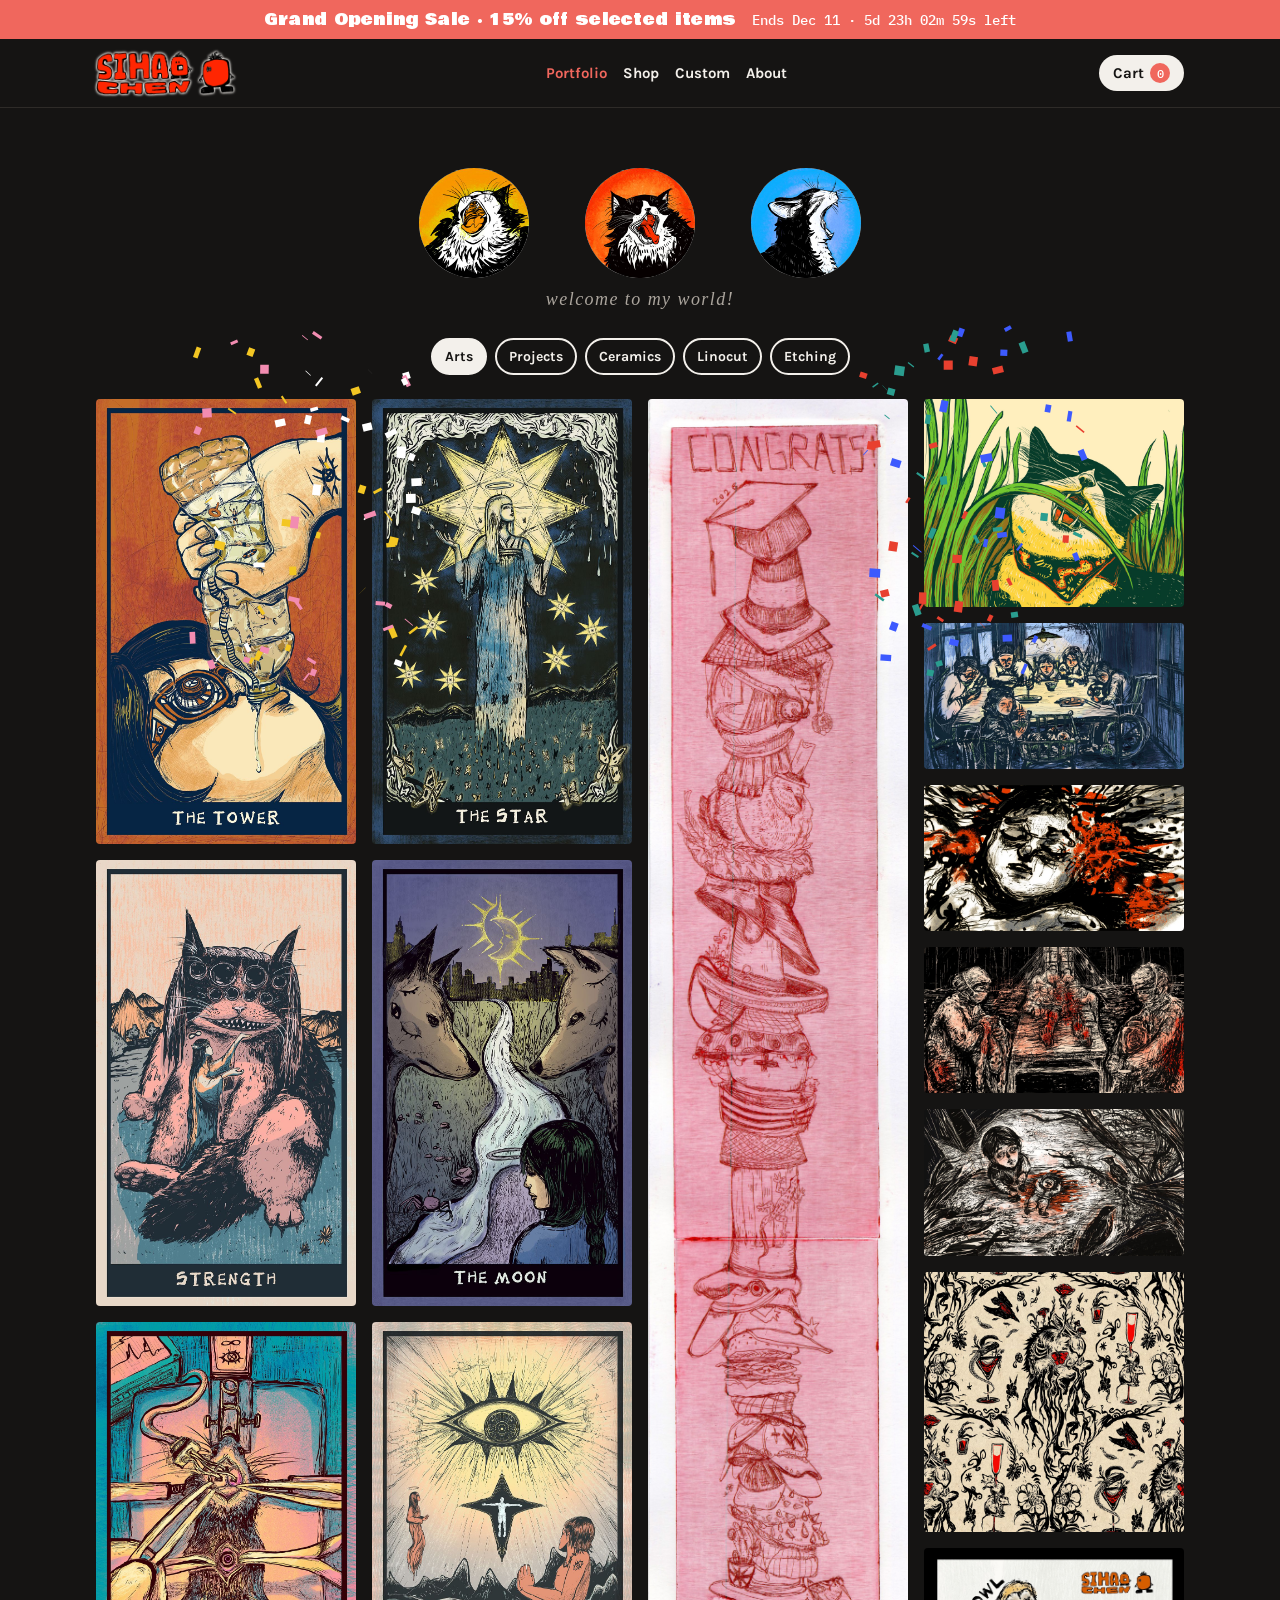
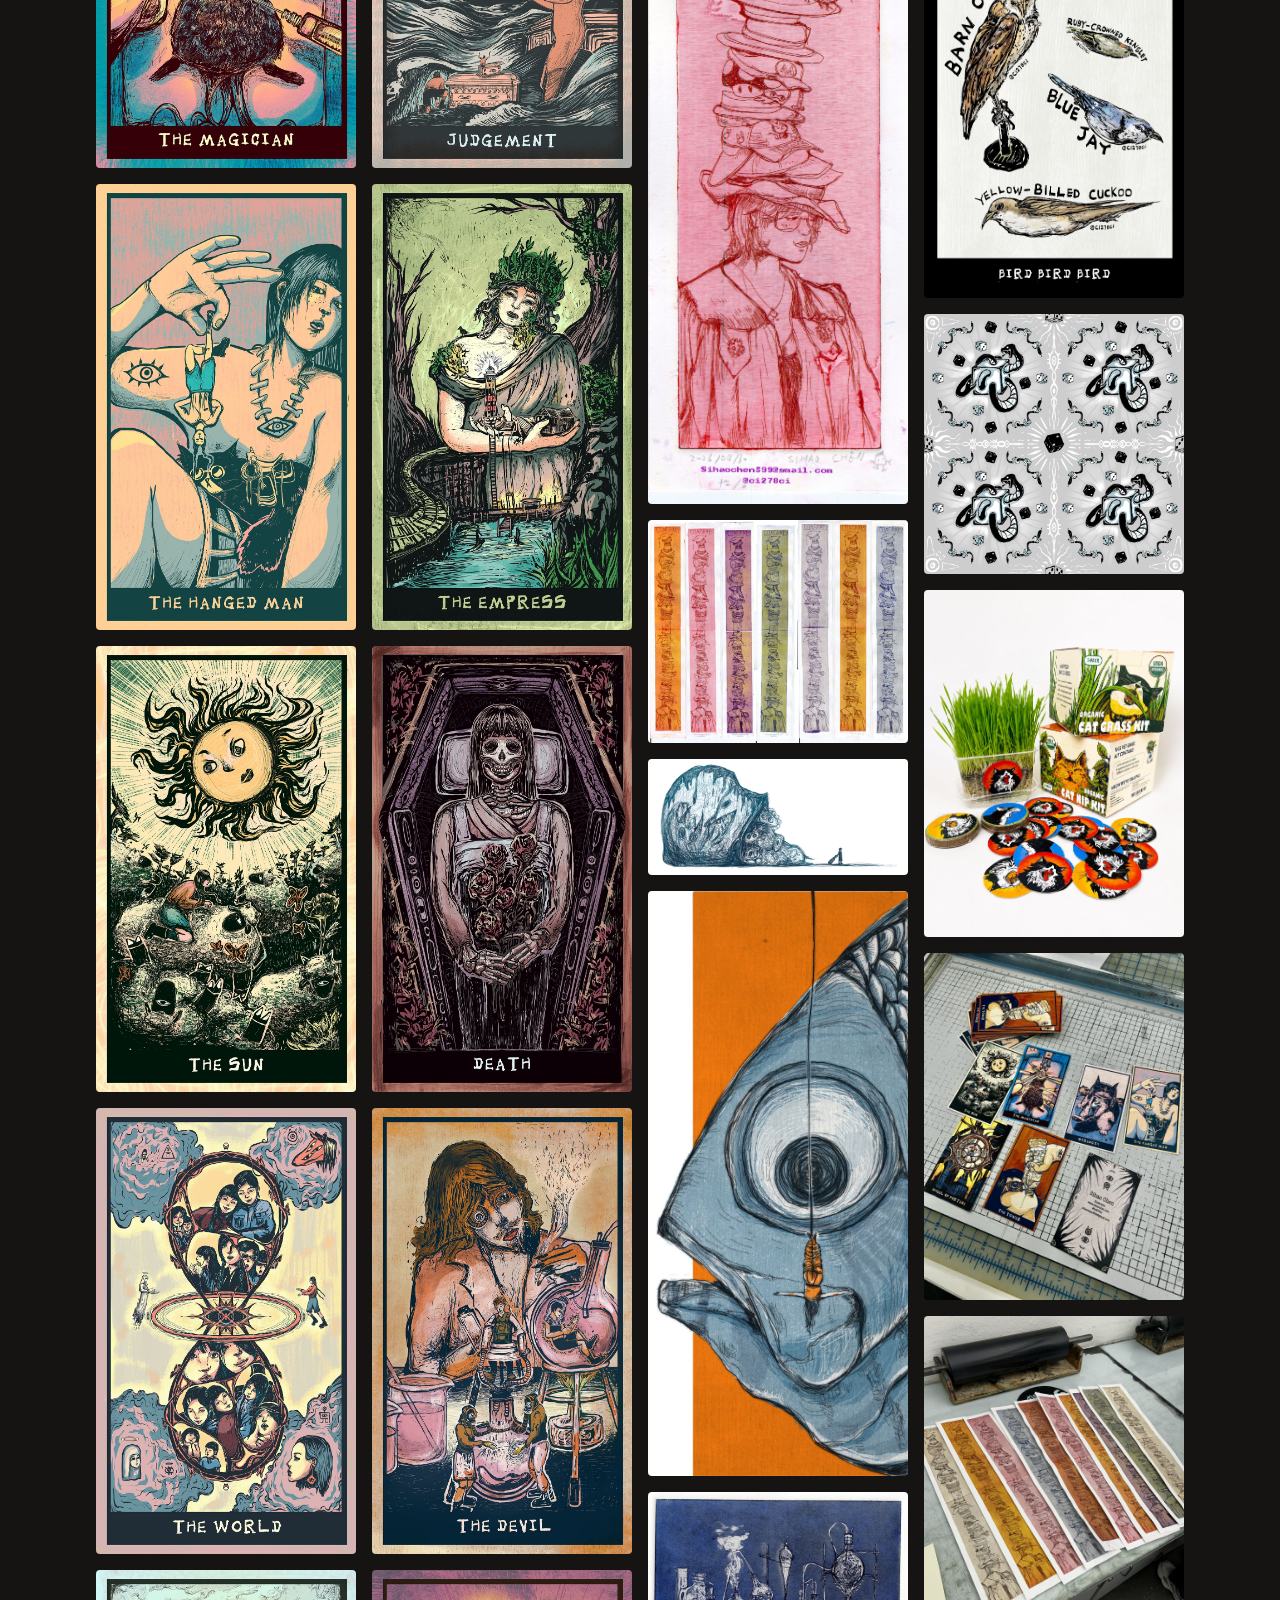
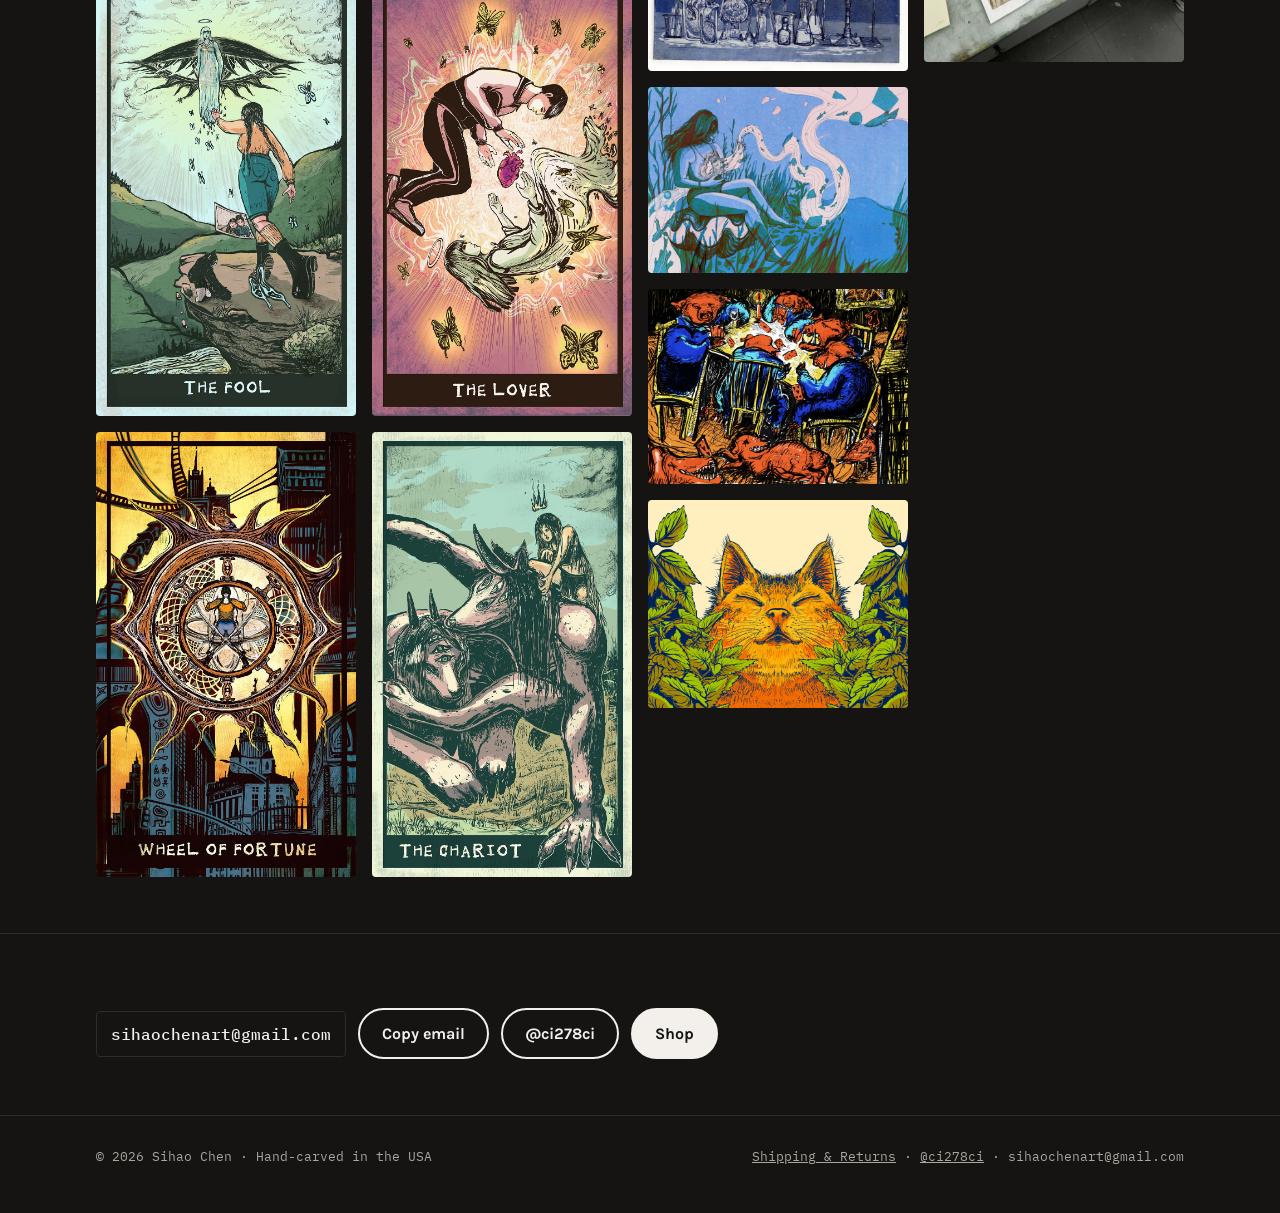
==== commit 596ccdd2: "Confetti when the sale opens Co-Authored-By: Claude Opus 5.5 <noreply@anthropic.com>" ====
--- a/index.html
+++ b/index.html
@@ -12,7 +12,7 @@
 <meta name="description" content="Sihao Chen: illustrator and printmaker. Linocut, etching, painting and ceramics.">
 <link rel="preconnect" href="https://fonts.googleapis.com">
 <link rel="stylesheet" href="https://fonts.googleapis.com/css2?family=Bowlby+One&family=Karla:wght@400;500;700&family=IBM+Plex+Mono:wght@400;500&display=swap">
-<link rel="stylesheet" href="assets/style.css?v=1794520134">
+<link rel="stylesheet" href="assets/style.css?v=1794520188">
 </head>
 <body data-root="./" data-page="portfolio">
 <main>
@@ -35,7 +35,7 @@
     </div>
   </section>
 </main>
-<script src="assets/site.js?v=1794520134"></script>
+<script src="assets/site.js?v=1794520188"></script>
 <!-- Cloudflare Web Analytics --><script defer src='https://static.cloudflareinsights.com/beacon.min.js' data-cf-beacon='{"token": "07958c0a032a4672b7238bbd3c65768e"}'></script><!-- End Cloudflare Web Analytics -->
 </body>
 </html>
